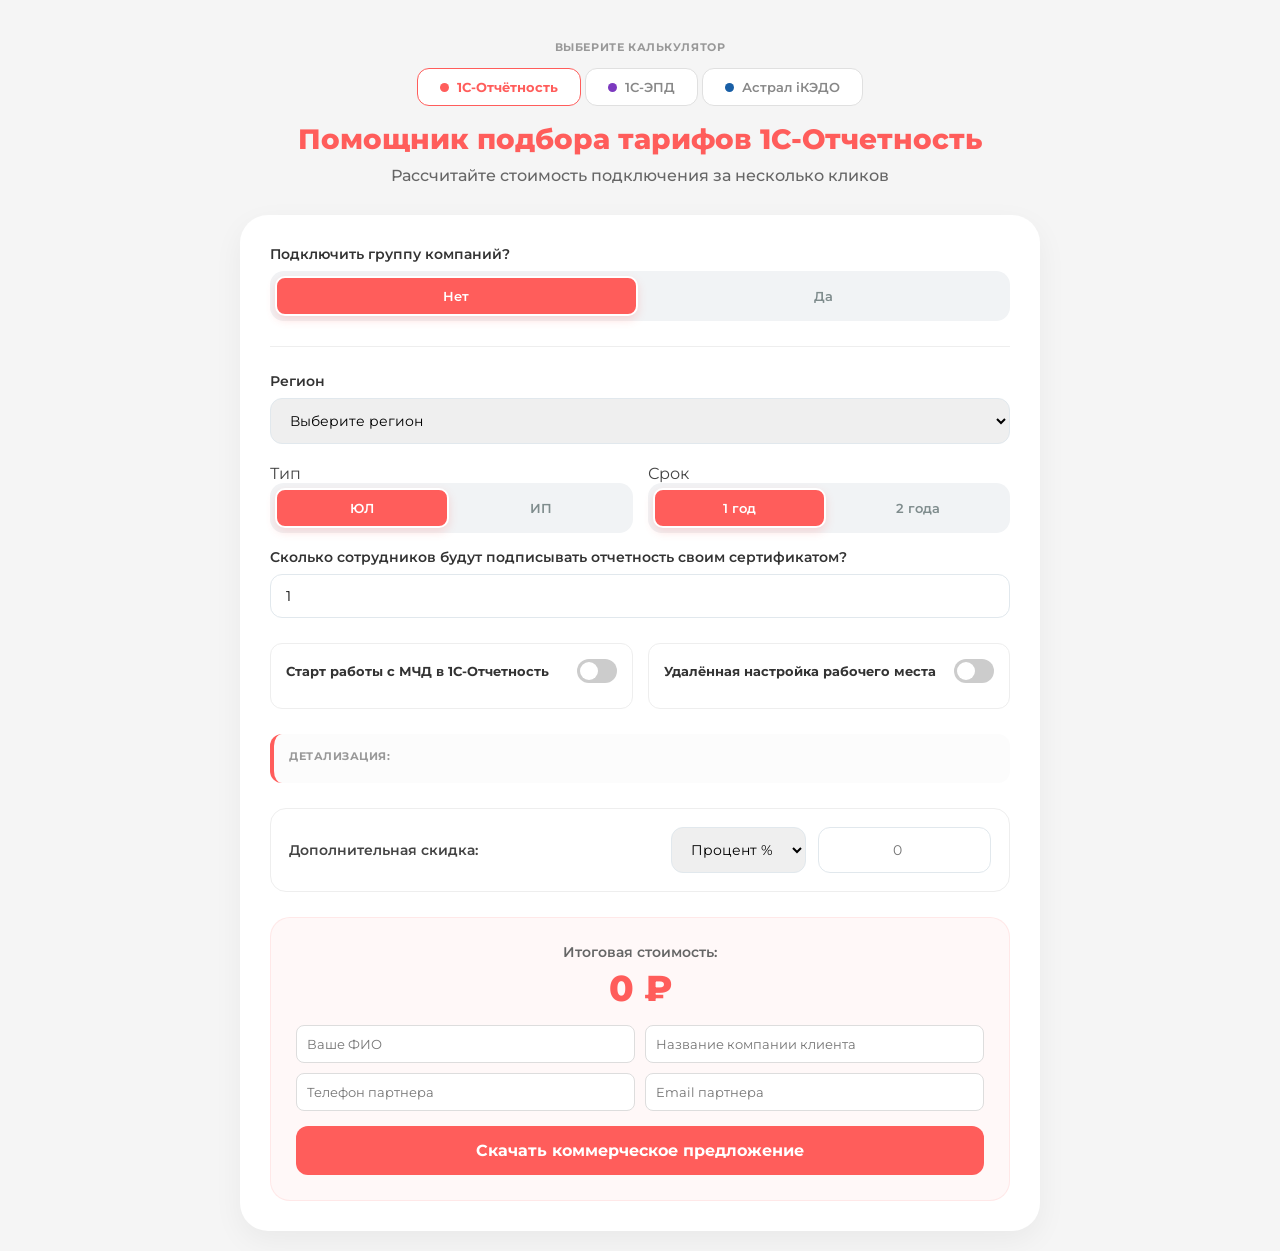
==== index.html @ ca402761 "Initial commit" ====
<!DOCTYPE html>
<html lang="ru">
<head>
    <meta charset="UTF-8">
    <meta name="viewport" content="width=device-width, initial-scale=1.0">
    <title>Помощник подбора тарифов</title>
    <link rel="icon" href="data:,">
    <link href="https://fonts.googleapis.com/css2?family=Montserrat:wght@400;500;600;700;800&display=swap" rel="stylesheet">

    <script>
        window.__CALC_APP_RESOURCES = {
            styles: ['1co-calc-style.css', 'epd-calc-style.css', 'ikedo-calc-style.css'],
            scripts: ['1co-calc-script.js', 'epd-calc-script.js', 'ikedo-calc-script.js'],
            prices: {
                '1co': ['1co-tariffs.json'],
                'epd': ['epd-tariffs.json'],
                'ikedo': ['iKedo-tafiffs.json']
            }
        };
        window.__CALC_PRELOADED_DATA = Object.create(null);
    </script>

    <script>
        // Подключение статики (CSS) централизовано из главного index.html
        (function attachCalcStyles() {
            const styles = (window.__CALC_APP_RESOURCES && window.__CALC_APP_RESOURCES.styles) || [];
            styles.forEach((href) => {
                const link = document.createElement('link');
                link.rel = 'stylesheet';
                link.href = href;
                document.head.appendChild(link);
            });
        })();
    </script>

    <!-- Общие библиотеки — грузятся один раз для всех калькуляторов -->
    <script src="https://cdnjs.cloudflare.com/ajax/libs/jspdf/2.5.1/jspdf.umd.min.js"></script>
    <script src="https://cdnjs.cloudflare.com/ajax/libs/html2canvas/1.4.1/html2canvas.min.js"></script>
    <script src="https://cdnjs.cloudflare.com/ajax/libs/html2pdf.js/0.10.1/html2pdf.bundle.min.js"></script>

    <style>
        *, *::before, *::after { box-sizing: border-box; margin: 0; padding: 0; }

        body {
            font-family: 'Montserrat', sans-serif;
            background: #f5f5f5;
            min-height: 100vh;
        }

        /* ── Шапка-переключатель ── */
        .switcher-header {
            background: transparent;
            padding: 20px 24px 16px;
            display: flex;
            flex-direction: column;
            align-items: center;
        }

        .switcher-label {
            font-size: 11px;
            font-weight: 700;
            color: #999;
            text-transform: uppercase;
            letter-spacing: 0.6px;
            margin-bottom: 14px;
        }

        .switcher-tabs {
            display: flex;
            gap: 4px;
            flex-wrap: wrap;
            justify-content: center;
        }

        .switcher-tab {
            display: flex;
            align-items: center;
            gap: 8px;
            padding: 10px 22px;
            border-radius: 12px;
            border: 1.5px solid #e0e0e0;
            background: #fff;
            color: #888;
            font-family: 'Montserrat', sans-serif;
            font-size: 13px;
            font-weight: 600;
            cursor: pointer;
            transition: all 0.18s ease;
            user-select: none;
        }

        .switcher-tab:hover { background: #f7f7f7; color: #555; }

        .switcher-tab .dot {
            width: 9px;
            height: 9px;
            border-radius: 50%;
            flex-shrink: 0;
        }

        .switcher-tab.active { font-weight: 700; background: #fff; }
        .switcher-tab[data-calc="1co"].active  { color: #FF5D5B; border-color: #FF5D5B; }
        .switcher-tab[data-calc="epd"].active  { color: #7C39BF; border-color: #7C39BF; }
        .switcher-tab[data-calc="ikedo"].active { color: #195fa6; border-color: #195fa6; }

        /* ── Панели калькуляторов ── */
        .calc-panel { display: none; }
        .calc-panel.active { display: block; }
    </style>
</head>
<body>

    <!-- ══════════════════════════════════════════════
         ПЕРЕКЛЮЧАТЕЛЬ
    ══════════════════════════════════════════════ -->
    <div class="switcher-header">
        <div class="switcher-label">Выберите калькулятор</div>
        <div class="switcher-tabs" id="tabs">
            <button class="switcher-tab active" data-calc="1co">
                <span class="dot" style="background:#FF5D5B"></span>
                1С-Отчётность
            </button>
            <button class="switcher-tab" data-calc="epd">
                <span class="dot" style="background:#7C39BF"></span>
                1С-ЭПД
            </button>
            <button class="switcher-tab" data-calc="ikedo">
                <span class="dot" style="background:#195fa6"></span>
                Астрал iКЭДО
            </button>
        </div>
    </div>


    <!-- ══════════════════════════════════════════════
         КАЛЬКУЛЯТОР 1: 1С-ОТЧЁТНОСТЬ
    ══════════════════════════════════════════════ -->
    <div class="calc-panel active" id="panel-1co">

        <div id="calc-assets" style="display: none;"
            data-header-src="1co-pdf-header.jpg"
            data-footer-src-1="1co-pdf-footer-1.jpg"
            data-footer-src-2="1co-pdf-footer-2.jpg"
            data-footer-src-3="1co-pdf-footer-3.jpg"
            data-footer-src-4="1co-pdf-footer-4.jpg"
            data-footer-src-5="1co-pdf-footer-5.jpg"
            data-footer-src-6="1co-pdf-footer-6.jpg">
        </div>

        <div class="calc-page-title">
            <h1>Помощник подбора тарифов 1С-Отчетность</h1>
            <p style="text-align: center; color: #666; margin-top: 10px; font-weight: 500;">Рассчитайте стоимость подключения за несколько кликов</p>
        </div>

        <div class="calc-calculator">
            <div class="calc-form-row">
                <label>Подключить группу компаний?</label>
                <div class="calc-toggle-group" id="calc-group-main-toggle">
                    <button type="button" class="calc-toggle-btn calc-selected" data-value="no">Нет</button>
                    <button type="button" class="calc-toggle-btn" data-value="yes">Да</button>
                </div>
            </div>

            <hr style="border: 0; border-top: 1px solid #eee; margin: 25px 0;">

            <div id="calc-mode-selection-container" style="display: none;" class="calc-form-row">
                <label>Выберите режим расчета</label>
                <div class="calc-toggle-group">
                    <button type="button" class="calc-tab-btn calc-toggle-btn calc-selected" data-mode="fast">Быстрый</button>
                    <button type="button" class="calc-tab-btn calc-toggle-btn" data-mode="detailed">Подробный</button>
                    <button type="button" class="calc-tab-btn calc-toggle-btn" data-mode="addon">Добавить в ГК</button>
                </div>
            </div>

            <div id="calc-dynamic-fields"></div>
            <div id="calc-global-addons-container" class="calc-addons-grid"></div>

            <div class="calc-details-area" style="margin-top: 25px; padding: 15px; background: #fcfcfc; border-radius: 12px; border-left: 4px solid #FF5D5B;">
                <div style="font-weight: 700; font-size: 11px; margin-bottom: 5px; color: #999; text-transform: uppercase; letter-spacing: 0.5px;">Детализация:</div>
                <div id="calc-details-content" style="font-size: 14px; white-space: pre-line; color: #444; line-height: 1.6;">Введите данные для расчета...</div>
            </div>

            <div class="calc-manual-discount-row">
                <label style="font-weight: 600; font-size: 14px;">Дополнительная скидка:</label>
                <div class="calc-inputs-group">
                    <select id="calc-manual-disc-type" style="width: 135px; flex-shrink: 0;">
                        <option value="percent">Процент %</option>
                        <option value="rub">Рубли ₽</option>
                    </select>
                    <input type="number"
                        id="calc-manual-disc-val"
                        placeholder="0"
                        min="0"
                        style="text-align: center; min-width: 0;"
                        onkeydown="if(['-', 'e', 'E', ',', '.'].includes(event.key)) event.preventDefault();">
                </div>
            </div>

            <div class="calc-result-box" style="margin-top: 25px; padding: 25px; background: #fff8f8; border-radius: 20px; text-align: center; border: 1px solid rgba(255, 93, 91, 0.1);">
                <div style="font-weight: 600; color: #666; margin-bottom: 5px; font-size: 14px;">Итоговая стоимость:</div>
                <div id="calc-total-price" style="font-size: 36px; font-weight: 800; color: #FF5D5B; margin-bottom: 15px;">0 ₽</div>
                <div id="calc-discount-info" style="color: #27ae60; font-weight: 700; margin-bottom: 15px; display: none;"></div>

                <div id="calc-partner-contacts" style="display: grid; grid-template-columns: 1fr 1fr; gap: 10px; margin-bottom: 15px;">
                    <input type="text" id="calc-partner-name" placeholder="Ваше ФИО" style="padding: 10px; border-radius: 8px; border: 1px solid #ddd; font-family: 'Montserrat', sans-serif; font-size: 13px;">
                    <input type="text" id="calc-client-name" placeholder="Название компании клиента" style="padding: 10px; border-radius: 8px; border: 1px solid #ddd; font-family: 'Montserrat', sans-serif; font-size: 13px;">
                    <input type="text" id="calc-partner-phone" placeholder="Телефон партнера" style="padding: 10px; border-radius: 8px; border: 1px solid #ddd; font-family: 'Montserrat', sans-serif; font-size: 13px;">
                    <input type="text" id="calc-partner-email" placeholder="Email партнера" style="padding: 10px; border-radius: 8px; border: 1px solid #ddd; font-family: 'Montserrat', sans-serif; font-size: 13px;">
                </div>

                <button id="calc-generate-pdf" class="calc-submit-btn" style="width: 100%; background-color: #FF5D5B; color: white; border: none; padding: 15px; border-radius: 12px; cursor: pointer; font-size: 16px; font-weight: 700;">
                    Скачать коммерческое предложение
                </button>
            </div>
        </div>

        <div id="calc-pdf-container-wrapper" style="display: none;">
            <div id="calc-pdf-template" style="width: 794px; background: white; font-family: 'Montserrat', sans-serif;">
                <div id="calc-page-1" style="width: 794px; min-height: 1120px; position: relative; background: white;">
                    <img id="calc-pdf-header-img" src="" style="width: 100%; display: block;">
                    <div style="padding: 0 50px; margin-top: -30px; position: relative;">
                        <h2 style="color: #FF5D5B; font-size: 18px; margin-bottom: 10px; font-weight: 800;">Стоимость подключения:</h2>
                        <table style="width: 100%; border-collapse: collapse;">
                            <tbody id="calc-pdf-rows"></tbody>
                        </table>
                        <div id="calc-res-place-p1" style="margin-top: 15px;"></div>
                    </div>
                </div>
                <div id="calc-page-2" style="width: 794px; min-height: 1120px; padding: 40px 50px; background: white; box-sizing: border-box; display: none;">
                    <table style="width: 100%; border-collapse: collapse;">
                        <tbody id="calc-pdf-rows-p2"></tbody>
                    </table>
                    <div id="calc-res-place-p2" style="margin-top: 15px;"></div>
                </div>
                <div id="calc-page-last" style="width: 794px; height: 1120px; background: white;">
                    <img id="calc-pdf-footer-img" src="" style="width: 100%; display: block;">
                </div>
            </div>
        </div>

        <div style="display: none;">
            <div id="calc-summary-block" style="background: #ffdbdb; padding: 15px 20px; border-radius: 12px; text-align: center; width: 100%; box-sizing: border-box;">
                <span id="calc-pdf-client-title" style="font-size: 13px; color: #333; display: block; margin-bottom: 5px;"></span>
                <div class="calc-pdf-total-val" style="font-size: 24px; font-weight: 800; color: #FF5D5B;"></div>
                <p class="calc-pdf-discount-val" style="color: #27ae60; font-weight: 700; margin-top: 3px; font-size: 11px;"></p>
            </div>
            <div id="calc-contact-box-template" style="margin-top: 10px; padding: 15px 25px; border: 1px solid #e0e0e0; border-radius: 15px; display: flex; justify-content: space-between; align-items: center; box-sizing: border-box; width: 100%;">
                <div style="flex: 1; text-align: left;">
                    <div style="color: #FF5D5B; font-weight: 800; font-size: 16px; margin-bottom: 2px;">Как подключиться</div>
                    <div style="color: #666; font-size: 11px;">Свяжитесь с нами, чтобы подключить сервис</div>
                </div>
                <div style="text-align: right; flex: 1; display: flex; flex-direction: column; gap: 2px;">
                    <div id="calc-pdf-employee-name" style="font-weight: 600; color: #666; font-size: 13px; margin-bottom: 1px;"></div>
                    <div class="calc-c-phone" style="font-weight: 600; font-size: 13px; color: #666;"></div>
                    <div class="calc-c-email" style="font-size: 12px; color: #666; font-weight: 600;"></div>
                </div>
            </div>
        </div>

        <template id="calc-tpl-solo-mode">
            <div class="calc-form-row"><label>Регион</label><select id="calc-s-reg"></select></div>
            <div class="calc-grid-adaptive" style="display: grid; grid-template-columns: 1fr 1fr; gap: 15px;">
                <div><label>Тип</label><div class="calc-toggle-group" id="calc-solo-ownership">
                    <button class="calc-toggle-btn" data-val="ul">ЮЛ</button>
                    <button class="calc-toggle-btn" data-val="ip">ИП</button>
                </div></div>
                <div><label>Срок</label><div class="calc-toggle-group" id="calc-solo-duration">
                    <button class="calc-toggle-btn" data-val="1">1 год</button>
                    <button class="calc-toggle-btn" data-val="2">2 года</button>
                </div></div>
            </div>
            <div class="calc-form-row" style="margin-top:15px;">
                <label>Сколько сотрудников будут подписывать отчетность своим сертификатом?</label>
                <input type="number"
                    id="calc-solo-employees"
                    min="0"
                    placeholder="1"
                    onkeydown="if(['-', 'e', 'E', ',', '.'].includes(event.key)) event.preventDefault();"
                    oninput="window.CalcApp.updateSoloEmployees(this.value)">
            </div>
        </template>

        <template id="calc-tpl-fast-mode">
            <div style="display: grid; grid-template-columns: 2fr 1fr 1fr 40px; gap: 10px; margin-bottom: 5px; opacity: 0.6; font-size: 11px; font-weight: 700;">
                <div>РЕГИОН</div><div style="text-align:center">ЮЛ</div><div style="text-align:center">ИП</div><div></div>
            </div>
            <div id="calc-f-rows"></div>
            <button class="calc-submit-btn" style="background:#FF5D5B; margin-top:10px;" onclick="CalcApp.addFastRow()">+ Добавить регион</button>
        </template>

        <template id="calc-tpl-detailed-mode">
            <div id="calc-existing-count-row" class="calc-form-row" style="display: none; align-items: center; justify-content: space-between; margin-bottom: 25px; padding-bottom: 15px; border-bottom: 1px solid #eee;">
                <label>Уже подключено компаний в ГК</label>
                <input type="number" id="calc-existing-input" min="0" style="width: 100px; text-align: center;">
            </div>
            <div id="calc-det-cards"></div>
            <button class="calc-submit-btn" style="background: #FF5D5B;" onclick="CalcApp.addDetailedCompany()">+ Добавить компанию</button>
        </template>

        <template id="calc-tpl-company-card">
            <div class="calc-company-card" style="background: #fff; border: 1px solid #eee; border-radius: 12px; padding: 15px; margin-bottom: 15px; position: relative; box-shadow: 0 2px 8px rgba(0,0,0,0.05);">
                <div style="display: grid; grid-template-columns: 2fr 1fr; gap: 10px; margin-bottom: 10px;">
                    <input type="text" class="calc-comp-name-input" placeholder="Название компании">
                    <input type="text" class="calc-comp-inn-input" placeholder="ИНН">
                </div>
                <div style="display: grid; grid-template-columns: 1fr 1fr; gap: 10px; margin-bottom: 10px;">
                    <select class="calc-comp-region-select"></select>
                    <div class="calc-toggle-group calc-ownership-group">
                        <button class="calc-toggle-btn" data-val="ul">ЮЛ</button>
                        <button class="calc-toggle-btn" data-val="ip">ИП</button>
                    </div>
                </div>
                <div style="display: grid; grid-template-columns: 1fr 1fr; gap: 10px;">
                    <div>
                        <div style="font-size: 10px; color: #999; margin-bottom: 4px; font-weight: 700;">ЛИЧНЫЙ КАБИНЕТ</div>
                        <div class="calc-toggle-group calc-lk-group">
                            <button class="calc-toggle-btn" data-val="base">Базовый</button>
                            <button class="calc-toggle-btn" data-val="prof">Проф</button>
                        </div>
                    </div>
                    <div>
                        <div style="font-size: 10px; color: #999; margin-bottom: 4px; font-weight: 700;">МНОГОПОЛЬЗ. РЕЖИМ</div>
                        <div class="calc-toggle-group calc-multi-group">
                            <button class="calc-toggle-btn" data-val="small">2-9</button>
                            <button class="calc-toggle-btn" data-val="large">10+</button>
                        </div>
                    </div>
                </div>
                <button class="calc-remove-card-btn" style="position:absolute; top: -10px; right: -10px; background: #fff; border: 1px solid #eee; border-radius: 50%; width: 24px; height: 24px; color: red; cursor: pointer; display: none;">&times;</button>
            </div>
        </template>

    </div><!-- /panel-1co -->


    <!-- ══════════════════════════════════════════════
         КАЛЬКУЛЯТОР 2: 1С-ЭПД
    ══════════════════════════════════════════════ -->
    <div class="calc-panel" id="panel-epd">
        <header class="page-title">
            <h1>Помощник подбора тарифов 1С-ЭПД</h1>
            <p>Рассчитайте стоимость подключения за несколько кликов</p>
        </header>

        <div class="calculator">
            <div class="form-row">
                <label>Выберите тип решения:</label>
                <div class="toggle-group" id="main-mode-toggle">
                    <button class="toggle-btn selected" data-click="set-mode" data-val="typical">1С-ЭПД:Типовое решение</button>
                    <button class="toggle-btn" data-click="set-mode" data-val="project">1С-ЭПД:Проектное решение</button>
                </div>
            </div>

            <div class="form-row">
                <label>Вариант расчета:</label>
                <div class="toggle-group" id="sub-mode-toggle">
                    <button class="toggle-btn selected" data-click="set-submode" data-val="standard">Стандартный расчёт</button>
                    <button class="toggle-btn" data-click="set-submode" data-val="individual">Индивидуальный расчёт</button>
                </div>
            </div>

            <div class="form-row">
                <div class="grid-adaptive">
                    <div class="input-group">
                        <label for="docs-month">Количество документов в месяц</label>
                        <input type="number" id="docs-month" placeholder="0" min="0" data-action="docs-month">
                    </div>
                    <div class="input-group">
                        <label for="docs-year">Количество документов в год</label>
                        <input type="number" id="docs-year" placeholder="0" min="0" data-action="docs-year">
                    </div>
                </div>
            </div>

            <div id="dynamic-content" class="content-area">
                <div class="placeholder-text">
                    Здесь будут параметры тарифа... <br>
                    <strong>Введите количество документов</strong>
                </div>
            </div>

            <div id="signatures-section" style="margin-top: 25px;">
                <h3 style="color: var(--primary); margin-bottom: 15px;">Электронные подписи</h3>
                <div class="addon-card" style="border: 2px solid var(--bg-light);">
                    <div style="margin-bottom: 20px;">
                        <label style="font-weight: 600; color: var(--primary);">Общее кол-во сотрудников:</label>
                        <input type="number" id="ukep-qty" class="qty-input" style="width: 100px; margin-left: 10px;" min="0" placeholder="0" data-action="ukep-qty">
                    </div>
                    <div class="sig-grid">
                        <div id="card-basis" class="sig-card">
                            <div class="sig-header">
                                <strong>УКЭП Базис</strong>
                                <label class="custom-switch">
                                    <input type="checkbox" id="check-basis" data-action="toggle-sig" data-val="basis">
                                    <span class="slider"></span>
                                </label>
                            </div>
                            <div id="ukep-periods" class="toggle-group" style="font-size: 12px;">
                                <button data-click="set-ukep-period" data-val="12" class="toggle-btn selected">12 месяцев</button>
                                <button data-click="set-ukep-period" data-val="15" class="toggle-btn">15 месяцев</button>
                            </div>
                            <div id="basis-pricing-container"></div>
                        </div>
                        <div id="card-kcr" class="sig-card locked">
                            <div class="sig-header">
                                <strong>КЦР</strong>
                                <label class="custom-switch">
                                    <input type="checkbox" id="check-kcr" data-action="toggle-sig" data-val="kcr">
                                    <span class="slider"></span>
                                </label>
                            </div>
                            <small>Доступно от 6 сотрудников</small>
                            <div id="kcr-options-container" style="display: none; margin-top: 10px;">
                                <div class="variant-row kep-row"><span>КЭП ЕГАИС:</span><input type="number" class="qty-input fixed-width" min="0" placeholder="0" data-action="kcr-qty" data-field="egais"></div>
                                <div class="variant-row kep-row"><span>КЭП Универс.:</span><input type="number" class="qty-input fixed-width" min="0" placeholder="0" data-action="kcr-qty" data-field="univ"></div>
                                <div class="variant-row kep-row"><span>КЭП Базис:</span><input type="number" class="qty-input fixed-width" min="0" placeholder="0" data-action="kcr-qty" data-field="basis"></div>
                            </div>
                            <div id="kcr-pricing-container"></div>
                        </div>
                    </div>
                </div>
            </div>

            <div id="mchd-section" style="margin-top: 25px;">
                <h3 style="color: #7C39BF; margin-bottom: 15px;">Машиночитаемые доверенности</h3>
                <div class="mchd-grid" style="align-items: stretch;">
                    <div class="mchd-card" id="card-mchd-base" style="display:flex;flex-direction:column;">
                        <div class="sig-header"><strong>Базовый</strong><label class="custom-switch"><input type="checkbox" id="check-mchd-base" data-action="toggle-mchd" data-type="base"><span class="slider round"></span></label></div>
                        <p class="mchd-desc">5 МЧД для одной организации.</p>
                        <input type="number" class="qty-input mchd-input" style="margin-top:auto;" id="input-mchd-base" min="0" placeholder="0" data-action="mchd-qty" data-type="base">
                        <div id="mchd-base-pricing-container"></div>
                    </div>
                    <div class="mchd-card" id="card-mchd-ext" style="display:flex;flex-direction:column;">
                        <div class="sig-header"><strong>Расширенный</strong><label class="custom-switch"><input type="checkbox" id="check-mchd-ext" data-action="toggle-mchd" data-type="ext"><span class="slider round"></span></label></div>
                        <p class="mchd-desc">5 МЧД для разных организаций</p>
                        <input type="number" class="qty-input mchd-input" style="margin-top:auto;" id="input-mchd-ext" min="0" placeholder="0" data-action="mchd-qty" data-type="ext">
                        <div id="mchd-ext-pricing-container"></div>
                    </div>
                    <div class="mchd-card" id="card-mchd-single" style="display:flex;flex-direction:column;">
                        <div class="sig-header"><strong>Одна МЧД</strong><label class="custom-switch"><input type="checkbox" id="check-mchd-single" data-action="toggle-mchd" data-type="single"><span class="slider round"></span></label></div>
                        <p class="mchd-desc">Выпуск специалистом</p>
                        <input type="number" class="qty-input mchd-input" style="margin-top:auto;" id="input-mchd-single" min="0" placeholder="0" data-action="mchd-qty" data-type="single">
                        <div id="mchd-single-pricing-container"></div>
                    </div>
                    <div class="mchd-card" id="card-mchd-extra" style="display:flex;flex-direction:column;">
                        <div class="sig-header"><strong>Доп. МЧД</strong><label class="custom-switch"><input type="checkbox" id="check-mchd-extra" data-action="toggle-mchd" data-type="extra"><span class="slider round"></span></label></div>
                        <p class="mchd-desc">Покупка в ЛК</p>
                        <input type="number" class="qty-input mchd-input" style="margin-top:auto;" id="input-mchd-extra" min="0" placeholder="0" data-action="mchd-qty" data-type="extra">
                        <div id="mchd-extra-pricing-container"></div>
                    </div>
                    <div class="mchd-card" id="card-mchd-start" style="display:flex;flex-direction:column;">
                        <div class="sig-header"><strong>Старт МЧД</strong><label class="custom-switch"><input type="checkbox" id="check-mchd-start" data-action="toggle-mchd" data-type="start"><span class="slider round"></span></label></div>
                        <p class="mchd-desc">Старт работы с МЧД в сервисе Астрал Доверенность</p>
                        <input type="number" class="qty-input mchd-input" style="margin-top:auto;" id="input-mchd-start" min="0" placeholder="0" data-action="mchd-qty" data-type="start">
                        <div id="mchd-start-pricing-container"></div>
                    </div>
                </div>
            </div>

            <div id="addons-container"></div>

            <div class="extra-services-section" id="extra-services-card">
                <div class="extra-services-header">
                    <div>
                        <h3 class="extra-services-title">Добавление прочих услуг</h3>
                    </div>
                    <label class="custom-switch">
                        <input type="checkbox" id="check-extra-services" data-action="toggle-extra-services">
                        <span class="slider round"></span>
                    </label>
                </div>
                <div id="extra-services-content" style="display:none;">
                    <div id="extra-services-list"></div>
                    <button type="button" class="extra-service-add-btn extra-service-add-btn-wide" data-click="add-extra-service">+ Добавить строку</button>
                </div>
            </div>

            <div class="details-area" style="margin-top: 25px; padding: 15px; background: #fcfcfc; border-radius: 12px; border-left: 4px solid #7C39BF;">
                <div style="font-weight: 700; font-size: 11px; margin-bottom: 5px; color: #999; text-transform: uppercase; letter-spacing: 0.5px;">Детализация:</div>
                <div id="details-content" style="font-size: 14px; white-space: pre-line; color: #444; line-height: 1.6;">Введите данные для расчета...</div>
            </div>

            <div class="contact-block" style="margin-top: 25px; background: #fff; border: 2px solid var(--bg-light); border-radius: 20px; padding: 25px;">
                <h3 style="color: var(--primary); margin: 0 0 20px 0; font-size: 18px;">Контактные данные для КП</h3>
                <div style="display: grid; grid-template-columns: 1fr 1fr; gap: 15px;">
                    <div>
                        <label style="display: block; margin-bottom: 6px; font-size: 13px; font-weight: 600; color: var(--text);">Ваше ФИО</label>
                        <input type="text" id="partner-name" placeholder="Иванов Иван Иванович" style="width: 100%; padding: 12px; border: 2px solid #eee; border-radius: 10px; font-family: inherit; font-size: 14px;">
                    </div>
                    <div>
                        <label style="display: block; margin-bottom: 6px; font-size: 13px; font-weight: 600; color: var(--text);">Название компании клиента</label>
                        <input type="text" id="client-name" placeholder="ООО «Компания»" style="width: 100%; padding: 12px; border: 2px solid #eee; border-radius: 10px; font-family: inherit; font-size: 14px;">
                    </div>
                    <div>
                        <label style="display: block; margin-bottom: 6px; font-size: 13px; font-weight: 600; color: var(--text);">Телефон партнера</label>
                        <input type="tel" id="partner-phone" placeholder="+7 (900) 000-00-00" style="width: 100%; padding: 12px; border: 2px solid #eee; border-radius: 10px; font-family: inherit; font-size: 14px;">
                    </div>
                    <div>
                        <label style="display: block; margin-bottom: 6px; font-size: 13px; font-weight: 600; color: var(--text);">Email партнера</label>
                        <input type="email" id="partner-email" placeholder="partner@company.ru" style="width: 100%; padding: 12px; border: 2px solid #eee; border-radius: 10px; font-family: inherit; font-size: 14px;">
                    </div>
                </div>
            </div>

            <div class="kp-container" onclick="window.downloadKPEPD && window.downloadKPEPD()">
                <div class="total-bar">
                    <div class="total-info">
                        <span class="kp-label">Скачать коммерческое предложение</span>
                        <span class="kp-subtitle">Нажмите, чтобы сохранить расчет в PDF</span>
                    </div>
                    <div class="total-amount">
                        <strong id="total-price">0 ₽</strong>
                    </div>
                </div>
            </div>
        </div>
    </div><!-- /panel-epd -->


    <!-- ══════════════════════════════════════════════
         КАЛЬКУЛЯТОР 3: АСТРАЛ iКЭДО
    ══════════════════════════════════════════════ -->
    <div class="calc-panel" id="panel-ikedo">
        <header class="page-title">
            <h1>Помощник подбора тарифов Астрал iКЭДО</h1>
            <p>Рассчитайте стоимость подключения за несколько кликов</p>
        </header>

        <div class="calculator">
            <div class="form-row">
                <label>Вариант расчёта:</label>
                <div class="toggle-group" id="submode-toggle">
                    <button class="toggle-btn selected" data-click="set-submode" data-val="standard">Стандартный расчёт</button>
                    <button class="toggle-btn" data-click="set-submode" data-val="individual">Индивидуальный расчёт</button>
                </div>
            </div>

            <div class="form-row">
                <label>Выберите регион:</label>
                <div class="toggle-group" id="region-toggle">
                    <button class="toggle-btn selected" data-click="set-region" data-val="moscow">Москва и Московская область</button>
                    <button class="toggle-btn" data-click="set-region" data-val="other">Другие регионы</button>
                </div>
            </div>

            <div class="form-row">
                <div class="grid-adaptive">
                    <div class="input-group">
                        <label for="employees-count">Количество сотрудников</label>
                        <input type="number" id="employees-count" placeholder="0" min="0" data-action="employees">
                    </div>
                </div>
            </div>

            <div class="form-row">
                <label>Тип тарифа:</label>
                <div class="toggle-group" id="tariff-type-toggle">
                    <button class="toggle-btn selected" data-click="set-tariff-type" data-val="main">Стандартный</button>
                    <button class="toggle-btn" data-click="set-tariff-type" data-val="monthly">Помесячный</button>
                    <button class="toggle-btn" data-click="set-tariff-type" data-val="individual">Индивидуальный</button>
                </div>
            </div>

            <div class="form-row" id="term-row">
                <label>Срок тарифа:</label>
                <div class="toggle-group" id="term-toggle">
                    <button class="toggle-btn selected" data-click="set-term" data-val="12">12 месяцев</button>
                    <button class="toggle-btn" data-click="set-term" data-val="24">24 месяца</button>
                </div>
            </div>

            <div class="form-row" id="monthly-months-row" style="display:none;">
                <div class="input-group" style="max-width:300px;">
                    <label for="monthly-months-input">Количество месяцев (1–11)</label>
                    <input type="number" id="monthly-months-input" min="1" max="11" value="1" placeholder="1" data-action="monthly-months">
                </div>
            </div>

            <div id="dynamic-content-ikedo" class="content-area">
                <div class="placeholder-text">
                    Здесь будут параметры тарифа...<br>
                    <strong>Введите количество сотрудников</strong>
                </div>
            </div>

            <div style="margin-top: 30px;">
                <h3 style="color: var(--primary); margin: 0 0 15px 0; font-size: 18px;">Сервисные услуги</h3>
                <div id="services-container" class="services-grid"></div>
            </div>

            <div class="details-area" style="margin-top: 25px; padding: 15px; background: #fcfcfc; border-radius: 12px; border-left: 4px solid var(--primary);">
                <div style="font-weight: 700; font-size: 11px; margin-bottom: 5px; color: #999; text-transform: uppercase; letter-spacing: 0.5px;">Детализация:</div>
                <div id="details-content-ikedo" style="font-size: 14px; white-space: pre-line; color: #444; line-height: 1.6;">Введите данные для расчета...</div>
            </div>

            <div style="margin-top: 25px; background: #fff; border: 2px solid var(--bg-light); border-radius: 20px; padding: 25px;">
                <h3 style="color: var(--primary); margin: 0 0 20px 0; font-size: 18px;">Контактные данные для КП</h3>
                <div style="display: grid; grid-template-columns: 1fr 1fr; gap: 15px;">
                    <div>
                        <label style="display:block; margin-bottom:6px; font-size:13px; font-weight:600; color:var(--text);">Ваше ФИО</label>
                        <input type="text" id="ikedo-partner-name" placeholder="Иванов Иван Иванович" style="width:100%; padding:12px; border:2px solid #eee; border-radius:10px; font-family:inherit; font-size:14px;">
                    </div>
                    <div>
                        <label style="display:block; margin-bottom:6px; font-size:13px; font-weight:600; color:var(--text);">Название компании клиента</label>
                        <input type="text" id="ikedo-client-name" placeholder="ООО «Компания»" style="width:100%; padding:12px; border:2px solid #eee; border-radius:10px; font-family:inherit; font-size:14px;">
                    </div>
                    <div>
                        <label style="display:block; margin-bottom:6px; font-size:13px; font-weight:600; color:var(--text);">Телефон</label>
                        <input type="tel" id="ikedo-partner-phone" placeholder="+7 (900) 000-00-00" style="width:100%; padding:12px; border:2px solid #eee; border-radius:10px; font-family:inherit; font-size:14px;">
                    </div>
                    <div>
                        <label style="display:block; margin-bottom:6px; font-size:13px; font-weight:600; color:var(--text);">Email</label>
                        <input type="email" id="ikedo-partner-email" placeholder="manager@astralnalog.ru" style="width:100%; padding:12px; border:2px solid #eee; border-radius:10px; font-family:inherit; font-size:14px;">
                    </div>
                </div>
            </div>

            <div class="kp-container" onclick="window.downloadKPIKEDO && window.downloadKPIKEDO()">
                <div class="total-bar">
                    <div class="total-info">
                        <span class="kp-label">Скачать коммерческое предложение</span>
                        <span class="kp-subtitle">Нажмите, чтобы сохранить расчёт в PDF</span>
                    </div>
                    <div class="total-amount">
                        <strong id="total-price-ikedo">0 ₽</strong>
                    </div>
                </div>
            </div>
        </div>
    </div><!-- /panel-ikedo -->


    <!-- ══════════════════════════════════════════════
         ПЕРЕКЛЮЧАТЕЛЬ: ЗАГРУЗКА JS + ПОКАЗ КОНТЕНТА
    ══════════════════════════════════════════════ -->
    <script>
        // Ресурсы всех калькуляторов централизованы в window.__CALC_APP_RESOURCES
        document.querySelectorAll('.calc-panel').forEach(p => p.style.visibility = 'hidden');

        function loadJS(src) {
            return new Promise((resolve) => {
                const script = document.createElement('script');
                script.src = src;
                script.onload  = resolve;
                script.onerror = () => { resolve(); };
                document.body.appendChild(script);
            });
        }

        function switchCalc(calcId) {
            document.querySelectorAll('.switcher-tab').forEach(t => t.classList.remove('active'));
            document.querySelector(`.switcher-tab[data-calc="${calcId}"]`).classList.add('active');
            document.querySelectorAll('.calc-panel').forEach(p => {
                p.classList.remove('active');
                p.style.visibility = 'visible';
            });
            document.getElementById('panel-' + calcId).classList.add('active');
        }

        function getCandidateUrls(names) {
            const urls = [];
            names.forEach((name) => {
                const encoded = encodeURI(name);
                urls.push(name, `./${name}`, encoded, `./${encoded}`);
                try {
                    urls.push(new URL(name, window.location.href).href);
                    urls.push(new URL(encoded, window.location.href).href);
                } catch {}
            });
            return [...new Set(urls)];
        }

        async function fetchJsonCandidate(url) {
            const res = await fetch(url, { cache: 'no-store' });
            if (!res.ok) throw new Error(`HTTP ${res.status}`);
            const text = await res.text();
            try {
                return JSON.parse(text);
            } catch {
                const trimmed = text.trim();
                try {
                    // Формат: { ... }, { ... }
                    return JSON.parse(`[${trimmed}]`);
                } catch {
                    // Формат: { ... }{ ... }
                    return JSON.parse("[" + trimmed.replace(/}\s*,?\s*{/g, "},{") + "]");
                }
            }
        }

        async function preloadPriceData(calcKey) {
            const priceMap = (window.__CALC_APP_RESOURCES && window.__CALC_APP_RESOURCES.prices) || {};
            const names = priceMap[calcKey] || [];
            const urls = getCandidateUrls(names);

            for (const url of urls) {
                try {
                    const data = await fetchJsonCandidate(url);
                    window.__CALC_PRELOADED_DATA[calcKey] = data;
                    return true;
                } catch (e) {
                }
            }
            return false;
        }

        async function preloadAllPrices() {
            const priceMap = (window.__CALC_APP_RESOURCES && window.__CALC_APP_RESOURCES.prices) || {};
            const keys = Object.keys(priceMap);
            await Promise.all(keys.map(async (key) => {
                await preloadPriceData(key);
            }));
        }

        window.__CALC_PRELOAD_PRICES_PROMISE = preloadAllPrices();

        const scripts = (window.__CALC_APP_RESOURCES && window.__CALC_APP_RESOURCES.scripts) || [];
        Promise.all([
            window.__CALC_PRELOAD_PRICES_PROMISE,
            ...scripts.map(loadJS)
        ]).then(() => {
            switchCalc('1co');
        });

        // Клики по табам
        document.querySelectorAll('.switcher-tab').forEach(tab => {
            tab.addEventListener('click', () => switchCalc(tab.dataset.calc));
        });
    </script>

</body>
</html>
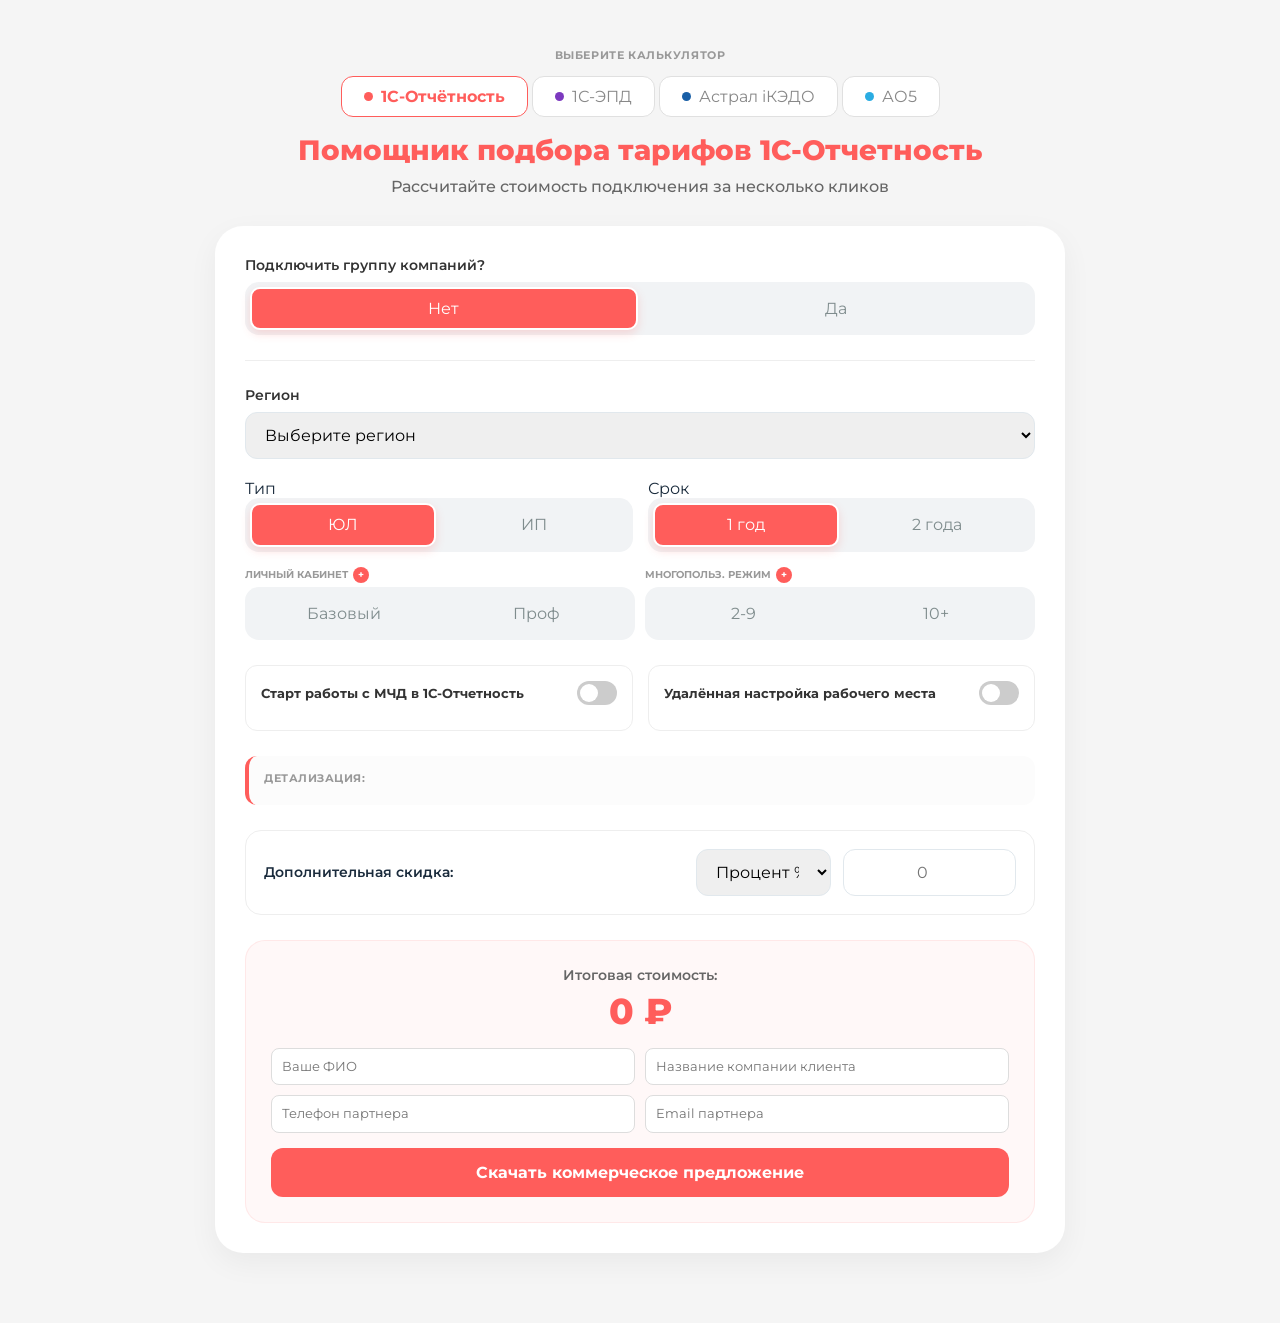
==== commit 8e5abfba: "working version" ====
--- a/index.html
+++ b/index.html
@@ -6,29 +6,42 @@
     <title>Помощник подбора тарифов</title>
     <link rel="icon" href="data:,">
     <link href="https://fonts.googleapis.com/css2?family=Montserrat:wght@400;500;600;700;800&display=swap" rel="stylesheet">
+    <link rel="stylesheet" href="style.css">
 
     <script>
         window.__CALC_APP_RESOURCES = {
-            styles: ['1co-calc-style.css', 'epd-calc-style.css', 'ikedo-calc-style.css'],
-            scripts: ['1co-calc-script.js', 'epd-calc-script.js', 'ikedo-calc-script.js'],
+            styles: ['style.css'],
+            scripts: ['app.js'],
             prices: {
                 '1co': ['1co-tariffs.json'],
                 'epd': ['epd-tariffs.json'],
-                'ikedo': ['iKedo-tafiffs.json']
-            }
+                'ikedo': ['iKedo-tafiffs.json'],
+                'ao5': ['ao5-tariffs.json']
+            },
+            images: [
+                '1co-pdf-header.jpg',
+                '1co-pdf-footer-1.jpg', '1co-pdf-footer-2.jpg', '1co-pdf-footer-3.jpg',
+                '1co-pdf-footer-4.jpg', '1co-pdf-footer-5.jpg', '1co-pdf-footer-6.jpg',
+                'epd-pdf-base-header.jpg', 'epd-pdf-base-middle.jpg', 'epd-pdf-base-footer.jpg',
+                'epd-pdf-project-header.jpg', 'epd-pdf-project-middle.jpg', 'epd-pdf-project-footer.jpg',
+                'ikedo-pdf-header.jpg', 'ikedo-pdf-footer-1.jpg', 'ikedo-pdf-footer-2.jpg',
+                'pdf_header_main.jpg', 'pdf_header_ub.png',
+                'pdf_footer_main_1.jpg', 'pdf_footer_main_2.jpg', 'pdf_footer_main_3.jpg',
+                'pdf_footer_main_4.jpg', 'pdf_footer_main_5.jpg', 'pdf_footer_main_6.jpg', 'pdf_footer_main_7.jpg',
+                'pdf_footer_ub_1.jpg', 'pdf_footer_ub_2.jpg', 'pdf_footer_ub_3.jpg',
+                'pdf_footer_ub_4.jpg', 'pdf_footer_ub_5.jpg', 'pdf_footer_ub_6.jpg', 'pdf_footer_ub_7.jpg'
+            ]
         };
         window.__CALC_PRELOADED_DATA = Object.create(null);
     </script>
 
     <script>
-        // Подключение статики (CSS) централизовано из главного index.html
-        (function attachCalcStyles() {
-            const styles = (window.__CALC_APP_RESOURCES && window.__CALC_APP_RESOURCES.styles) || [];
-            styles.forEach((href) => {
-                const link = document.createElement('link');
-                link.rel = 'stylesheet';
-                link.href = href;
-                document.head.appendChild(link);
+        // Централизованный preload изображений всех калькуляторов
+        (function preloadCalcImages() {
+            const images = (window.__CALC_APP_RESOURCES && window.__CALC_APP_RESOURCES.images) || [];
+            images.forEach((src) => {
+                const img = new Image();
+                img.src = src;
             });
         })();
     </script>
@@ -102,6 +115,7 @@
         .switcher-tab[data-calc="1co"].active  { color: #FF5D5B; border-color: #FF5D5B; }
         .switcher-tab[data-calc="epd"].active  { color: #7C39BF; border-color: #7C39BF; }
         .switcher-tab[data-calc="ikedo"].active { color: #195fa6; border-color: #195fa6; }
+        .switcher-tab[data-calc="ao5"].active { color: #2AACE2; border-color: #2AACE2; }
 
         /* ── Панели калькуляторов ── */
         .calc-panel { display: none; }
@@ -109,6 +123,7 @@
     </style>
 </head>
 <body>
+    <div class="multi-calc-root" id="multi-calc-root">
 
     <!-- ══════════════════════════════════════════════
          ПЕРЕКЛЮЧАТЕЛЬ
@@ -128,6 +143,10 @@
                 <span class="dot" style="background:#195fa6"></span>
                 Астрал iКЭДО
             </button>
+            <button class="switcher-tab" data-calc="ao5">
+                <span class="dot" style="background:#2AACE2"></span>
+                АО5
+            </button>
         </div>
     </div>
 
@@ -257,7 +276,7 @@
             </div>
         </div>
 
-        <template id="calc-tpl-solo-mode">
+                <template id="calc-tpl-solo-mode">
             <div class="calc-form-row"><label>Регион</label><select id="calc-s-reg"></select></div>
             <div class="calc-grid-adaptive" style="display: grid; grid-template-columns: 1fr 1fr; gap: 15px;">
                 <div><label>Тип</label><div class="calc-toggle-group" id="calc-solo-ownership">
@@ -269,14 +288,27 @@
                     <button class="calc-toggle-btn" data-val="2">2 года</button>
                 </div></div>
             </div>
-            <div class="calc-form-row" style="margin-top:15px;">
-                <label>Сколько сотрудников будут подписывать отчетность своим сертификатом?</label>
-                <input type="number"
-                    id="calc-solo-employees"
-                    min="0"
-                    placeholder="1"
-                    onkeydown="if(['-', 'e', 'E', ',', '.'].includes(event.key)) event.preventDefault();"
-                    oninput="window.CalcApp.updateSoloEmployees(this.value)">
+            <div class="calc-grid-adaptive" style="display: grid; grid-template-columns: 1fr 1fr; gap: 10px; margin-top: 15px;">
+                <div>
+                        <div style="font-size: 10px; color: #999; margin-bottom: 4px; font-weight: 700; display: flex; align-items: center; gap: 5px;">
+                            ЛИЧНЫЙ КАБИНЕТ
+                            <button class="calc-months-hint-btn calc-months-hint-card-lk" title="Рассчитать количество месяцев">+</button>
+                        </div>
+                    <div class="calc-toggle-group" id="calc-solo-lk-group">
+                        <button class="calc-toggle-btn" data-val="base">Базовый</button>
+                        <button class="calc-toggle-btn" data-val="prof">Проф</button>
+                    </div>
+                </div>
+                <div>
+                        <div style="font-size: 10px; color: #999; margin-bottom: 4px; font-weight: 700; display: flex; align-items: center; gap: 5px;">
+                            МНОГОПОЛЬЗ. РЕЖИМ
+                            <button class="calc-months-hint-btn calc-months-hint-card-multi" title="Рассчитать количество месяцев">+</button>
+                        </div>
+                    <div class="calc-toggle-group" id="calc-solo-multi-group">
+                        <button class="calc-toggle-btn" data-val="small">2-9</button>
+                        <button class="calc-toggle-btn" data-val="large">10+</button>
+                    </div>
+                </div>
             </div>
         </template>
 
@@ -299,10 +331,12 @@
 
         <template id="calc-tpl-company-card">
             <div class="calc-company-card" style="background: #fff; border: 1px solid #eee; border-radius: 12px; padding: 15px; margin-bottom: 15px; position: relative; box-shadow: 0 2px 8px rgba(0,0,0,0.05);">
+                
                 <div style="display: grid; grid-template-columns: 2fr 1fr; gap: 10px; margin-bottom: 10px;">
                     <input type="text" class="calc-comp-name-input" placeholder="Название компании">
                     <input type="text" class="calc-comp-inn-input" placeholder="ИНН">
                 </div>
+
                 <div style="display: grid; grid-template-columns: 1fr 1fr; gap: 10px; margin-bottom: 10px;">
                     <select class="calc-comp-region-select"></select>
                     <div class="calc-toggle-group calc-ownership-group">
@@ -310,26 +344,85 @@
                         <button class="calc-toggle-btn" data-val="ip">ИП</button>
                     </div>
                 </div>
+
                 <div style="display: grid; grid-template-columns: 1fr 1fr; gap: 10px;">
                     <div>
-                        <div style="font-size: 10px; color: #999; margin-bottom: 4px; font-weight: 700;">ЛИЧНЫЙ КАБИНЕТ</div>
+                        <div style="font-size: 10px; color: #999; margin-bottom: 4px; font-weight: 700; display: flex; align-items: center; gap: 5px;">
+                        ЛИЧНЫЙ КАБИНЕТ
+                        <button class="calc-months-hint-btn" onclick="CalcApp.openMonthsCalc('solo','lk')" title="Рассчитать количество месяцев">+</button>
+                        </div>
                         <div class="calc-toggle-group calc-lk-group">
                             <button class="calc-toggle-btn" data-val="base">Базовый</button>
                             <button class="calc-toggle-btn" data-val="prof">Проф</button>
                         </div>
                     </div>
                     <div>
-                        <div style="font-size: 10px; color: #999; margin-bottom: 4px; font-weight: 700;">МНОГОПОЛЬЗ. РЕЖИМ</div>
+                        <div style="font-size: 10px; color: #999; margin-bottom: 4px; font-weight: 700; display: flex; align-items: center; gap: 5px;">
+                        МНОГОПОЛЬЗ. РЕЖИМ
+                        <button class="calc-months-hint-btn" onclick="CalcApp.openMonthsCalc('solo','multi')" title="Рассчитать количество месяцев">+</button>
+                        </div>
                         <div class="calc-toggle-group calc-multi-group">
                             <button class="calc-toggle-btn" data-val="small">2-9</button>
                             <button class="calc-toggle-btn" data-val="large">10+</button>
                         </div>
                     </div>
                 </div>
+                
                 <button class="calc-remove-card-btn" style="position:absolute; top: -10px; right: -10px; background: #fff; border: 1px solid #eee; border-radius: 50%; width: 24px; height: 24px; color: red; cursor: pointer; display: none;">&times;</button>
             </div>
         </template>
 
+        <!-- Модальное окно расчета месяцев -->
+        <div id="calc-months-modal" style="display:none; position:fixed; inset:0; background:rgba(0,0,0,0.45); z-index:9999; align-items:center; justify-content:center;">
+            <div style="background:#fff; border-radius:20px; padding:28px 28px 24px; max-width:480px; width:92%; box-shadow:0 20px 60px rgba(0,0,0,0.2); font-family:'Montserrat',sans-serif; position:relative; max-height:90vh; overflow-y:auto;">
+                <button onclick="CalcApp.closeMonthsCalc()" style="position:absolute;top:12px;right:14px;background:none;border:none;font-size:20px;cursor:pointer;color:#aaa;line-height:1;">×</button>
+                <div style="font-weight:800;font-size:16px;color:#FF5D5B;margin-bottom:4px;">Расчет стоимости расширения</div>
+                <div id="calc-mc-subtitle" style="font-size:12px;color:#999;margin-bottom:18px;font-weight:600;"></div>
+                <div id="calc-mc-variant-row" style="margin-bottom:16px;">
+                    <label style="display:block;font-weight:600;font-size:12px;color:#999;text-transform:uppercase;letter-spacing:0.5px;margin-bottom:8px;">Вариант</label>
+                    <div id="calc-mc-variant-group" style="display:flex;background:#f1f3f5;padding:5px;border-radius:14px;gap:5px;"></div>
+                </div>
+                <div id="calc-mc-gk-row" style="display:none;margin-bottom:16px;">
+                    <label style="display:block;font-weight:600;font-size:12px;color:#999;text-transform:uppercase;letter-spacing:0.5px;margin-bottom:8px;">Группа компаний?</label>
+                    <div style="display:flex;background:#f1f3f5;padding:5px;border-radius:14px;gap:5px;">
+                        <button class="calc-mc-gk-btn" data-val="no" style="flex:1;border:2px solid transparent;padding:9px 10px;border-radius:10px;cursor:pointer;font-weight:600;font-family:Montserrat,sans-serif;font-size:13px;transition:all 0.2s;background:#FF5D5B;color:#fff;border-color:#fff;">Нет</button>
+                        <button class="calc-mc-gk-btn" data-val="yes" style="flex:1;border:2px solid transparent;padding:9px 10px;border-radius:10px;cursor:pointer;font-weight:600;font-family:Montserrat,sans-serif;font-size:13px;transition:all 0.2s;background:transparent;color:#7f8c8d;">Да</button>
+                    </div>
+                </div>
+
+                <div style="display:grid;grid-template-columns:1fr 1fr;gap:12px;margin-bottom:16px;">
+                    <div>
+                        <label style="display:block;font-weight:600;font-size:13px;margin-bottom:6px;">Дата начала расширения</label>
+                        <input type="text" id="calc-mc-connect-date" placeholder="дд.мм.гггг"
+                            style="width:100%;padding:10px 12px;border:1px solid #e1e8ed;border-radius:10px;font-family:'Montserrat',sans-serif;font-size:13px;box-sizing:border-box;">
+                    </div>
+                    <div>
+                        <label style="display:block;font-weight:600;font-size:13px;margin-bottom:6px;">Дата окончания расширения</label>
+                        <input type="text" id="calc-mc-license-end" placeholder="дд.мм.гггг"
+                            style="width:100%;padding:10px 12px;border:1px solid #e1e8ed;border-radius:10px;font-family:'Montserrat',sans-serif;font-size:13px;box-sizing:border-box;">
+                    </div>
+                </div>
+                <button onclick="CalcApp.calcMonths()" style="width:100%;padding:12px;background:#FF5D5B;color:#fff;border:none;border-radius:12px;font-weight:700;font-size:14px;cursor:pointer;font-family:'Montserrat',sans-serif;margin-bottom:14px;">Рассчитать</button>
+
+                <div id="calc-mc-result" style="display:none;background:#fff8f8;border-radius:12px;padding:16px 20px;margin-bottom:14px;border:1px solid rgba(255,93,91,0.15);">
+                    <div style="display:flex;justify-content:space-between;align-items:flex-start;gap:16px;">
+                        <div style="min-width:90px;">
+                            <div style="font-size:11px;color:#999;margin-bottom:2px;">Месяцев</div>
+                            <div id="calc-mc-months-val" style="font-size:28px;font-weight:800;color:#FF5D5B;white-space:nowrap;"></div>
+                        </div>
+                        <div style="text-align:right;min-width:110px;">
+                            <div style="font-size:11px;color:#999;margin-bottom:2px;">Стоимость</div>
+                            <div id="calc-mc-price-val" style="font-size:28px;font-weight:800;color:#333;white-space:nowrap;"></div>
+                            <div id="calc-mc-price-formula" style="font-size:10px;color:#bbb;margin-top:2px;white-space:nowrap;"></div>
+                        </div>
+                    </div>
+                    <div id="calc-mc-explain" style="font-size:11px;color:#999;margin-top:8px;border-top:1px solid #f0e0e0;padding-top:8px;white-space:nowrap;overflow:hidden;text-overflow:ellipsis;"></div>
+                </div>
+
+                <button id="calc-mc-apply-btn" onclick="CalcApp.applyMonths()" style="width:100%;padding:12px;background:#27ae60;color:#fff;border:none;border-radius:12px;font-weight:700;font-size:14px;cursor:pointer;font-family:'Montserrat',sans-serif;display:none;margin-bottom:10px;">Применить к расчету</button>
+                <button onclick="CalcApp.closeMonthsCalc()" style="width:100%;padding:10px;background:none;border:1px solid #eee;border-radius:12px;font-weight:600;font-size:13px;cursor:pointer;color:#999;font-family:'Montserrat',sans-serif;">← Назад</button>
+            </div>
+        </div>
     </div><!-- /panel-1co -->
 
 
@@ -380,13 +473,13 @@
             </div>
 
             <div id="signatures-section" style="margin-top: 25px;">
-                <h3 style="color: var(--primary); margin-bottom: 15px;">Электронные подписи</h3>
+                <h3 style="color: var(--primary); margin-bottom: 15px; font-size: 18px;">Электронные подписи</h3>
                 <div class="addon-card" style="border: 2px solid var(--bg-light);">
                     <div style="margin-bottom: 20px;">
                         <label style="font-weight: 600; color: var(--primary);">Общее кол-во сотрудников:</label>
                         <input type="number" id="ukep-qty" class="qty-input" style="width: 100px; margin-left: 10px;" min="0" placeholder="0" data-action="ukep-qty">
                     </div>
-                    <div class="sig-grid">
+                    <div class="sig-grid" style="align-items: stretch;">
                         <div id="card-basis" class="sig-card">
                             <div class="sig-header">
                                 <strong>УКЭП Базис</strong>
@@ -422,7 +515,7 @@
             </div>
 
             <div id="mchd-section" style="margin-top: 25px;">
-                <h3 style="color: #7C39BF; margin-bottom: 15px;">Машиночитаемые доверенности</h3>
+                <h3 style="color: #7C39BF; margin-bottom: 15px; font-size: 18px;">Машиночитаемые доверенности</h3>
                 <div class="mchd-grid" style="align-items: stretch;">
                     <div class="mchd-card" id="card-mchd-base" style="display:flex;flex-direction:column;">
                         <div class="sig-header"><strong>Базовый</strong><label class="custom-switch"><input type="checkbox" id="check-mchd-base" data-action="toggle-mchd" data-type="base"><span class="slider round"></span></label></div>
@@ -483,22 +576,42 @@
             <div class="contact-block" style="margin-top: 25px; background: #fff; border: 2px solid var(--bg-light); border-radius: 20px; padding: 25px;">
                 <h3 style="color: var(--primary); margin: 0 0 20px 0; font-size: 18px;">Контактные данные для КП</h3>
                 <div style="display: grid; grid-template-columns: 1fr 1fr; gap: 15px;">
-                    <div>
-                        <label style="display: block; margin-bottom: 6px; font-size: 13px; font-weight: 600; color: var(--text);">Ваше ФИО</label>
-                        <input type="text" id="partner-name" placeholder="Иванов Иван Иванович" style="width: 100%; padding: 12px; border: 2px solid #eee; border-radius: 10px; font-family: inherit; font-size: 14px;">
-                    </div>
-                    <div>
-                        <label style="display: block; margin-bottom: 6px; font-size: 13px; font-weight: 600; color: var(--text);">Название компании клиента</label>
-                        <input type="text" id="client-name" placeholder="ООО «Компания»" style="width: 100%; padding: 12px; border: 2px solid #eee; border-radius: 10px; font-family: inherit; font-size: 14px;">
-                    </div>
-                    <div>
-                        <label style="display: block; margin-bottom: 6px; font-size: 13px; font-weight: 600; color: var(--text);">Телефон партнера</label>
-                        <input type="tel" id="partner-phone" placeholder="+7 (900) 000-00-00" style="width: 100%; padding: 12px; border: 2px solid #eee; border-radius: 10px; font-family: inherit; font-size: 14px;">
-                    </div>
-                    <div>
-                        <label style="display: block; margin-bottom: 6px; font-size: 13px; font-weight: 600; color: var(--text);">Email партнера</label>
-                        <input type="email" id="partner-email" placeholder="partner@company.ru" style="width: 100%; padding: 12px; border: 2px solid #eee; border-radius: 10px; font-family: inherit; font-size: 14px;">
-                    </div>
+                        <div>
+                            <label style="display: block; margin-bottom: 6px; font-size: 13px; font-weight: 600; color: var(--text);">Ваше ФИО</label>
+                            <input type="text" id="partner-name" placeholder="Иванов Иван Иванович" style="width: 100%; padding: 12px; border: 2px solid #eee; border-radius: 10px; font-family: inherit; font-size: 14px; transition: border-color 0.3s;" onfocus="this.style.borderColor='#7C39BF'" onblur="this.style.borderColor='#eee'">
+                        </div>
+                        <div>
+                            <label style="display: block; margin-bottom: 6px; font-size: 13px; font-weight: 600; color: var(--text);">Название компании клиента</label>
+                            <input type="text" id="client-name" placeholder="ООО «Компания»" style="width: 100%; padding: 12px; border: 2px solid #eee; border-radius: 10px; font-family: inherit; font-size: 14px; transition: border-color 0.3s;" onfocus="this.style.borderColor='#7C39BF'" onblur="this.style.borderColor='#eee'">
+                        </div>
+                        <div>
+                            <label style="display: block; margin-bottom: 6px; font-size: 13px; font-weight: 600; color: var(--text);">Телефон партнера</label>
+                            <input type="tel" id="partner-phone" placeholder="+7 (900) 000-00-00" style="width: 100%; padding: 12px; border: 2px solid #eee; border-radius: 10px; font-family: inherit; font-size: 14px; transition: border-color 0.3s;" onfocus="this.style.borderColor='#7C39BF'" onblur="this.style.borderColor='#eee'">
+                        </div>
+                        <div>
+                            <label style="display: block; margin-bottom: 6px; font-size: 13px; font-weight: 600; color: var(--text);">Email партнера</label>
+                            <input type="email" id="partner-email" placeholder="partner@company.ru" style="width: 100%; padding: 12px; border: 2px solid #eee; border-radius: 10px; font-family: inherit; font-size: 14px; transition: border-color 0.3s;" onfocus="this.style.borderColor='#7C39BF'" onblur="this.style.borderColor='#eee'">
+                        </div>
+                        <div>
+                            <label style="display: block; margin-bottom: 6px; font-size: 13px; font-weight: 600; color: var(--text);">Актуальность КП</label>
+                            <div style="position: relative;">
+                                <div id="kp-validity-display" onclick="window.toggleValidityDropdown()" style="width: 100%; padding: 12px 36px 12px 12px; border: 2px solid #eee; border-radius: 10px; font-family: inherit; font-size: 14px; background: #fff; cursor: pointer; box-sizing: border-box; transition: border-color 0.3s; user-select: none;">
+                                    30 дней
+                                </div>
+                                <div style="position: absolute; right: 12px; top: 50%; transform: translateY(-50%); pointer-events: none;">
+                                    <svg xmlns="http://www.w3.org/2000/svg" width="12" height="8" viewBox="0 0 12 8"><path fill="#7C39BF" d="M1 1l5 5 5-5"/></svg>
+                                </div>
+                                <div id="kp-validity-dropdown" style="display: none; position: absolute; top: calc(100% + 4px); left: 0; width: 100%; background: #fff; border: 2px solid #7C39BF; border-radius: 10px; z-index: 100; overflow: hidden; box-shadow: 0 4px 16px rgba(124,57,191,0.12);">
+                                    <div onclick="window.handleValidityChange('30')" style="padding: 12px; font-size: 14px; cursor: pointer; transition: background 0.15s;" onmouseover="this.style.background='#f5eeff'" onmouseout="this.style.background=''">
+                                        30 дней
+                                    </div>
+                                    <div onclick="window.handleValidityChange('custom')" style="padding: 12px; font-size: 14px; cursor: pointer; border-top: 1px solid #eee; transition: background 0.15s;" onmouseover="this.style.background='#f5eeff'" onmouseout="this.style.background=''">
+                                        Другое...
+                                    </div>
+                                </div>
+                                <input type="date" id="kp-validity-date-picker" style="position: absolute; opacity: 0; pointer-events: none; width: 1px; height: 1px; top: 0; left: 0;" onchange="window.handleCustomDatePick(this.value)">
+                            </div>
+                        </div>
                 </div>
             </div>
 
@@ -628,6 +741,268 @@
             </div>
         </div>
     </div><!-- /panel-ikedo -->
+
+    <div class="calc-panel" id="panel-ao5">
+<div id="ao5-calc-assets" style="display:none;"
+  data-main-header-src="pdf_header_main.jpg"
+  data-main-footer-src-1="pdf_footer_main_1.jpg"
+  data-main-footer-src-2="pdf_footer_main_2.jpg"
+  data-main-footer-src-3="pdf_footer_main_3.jpg"
+  data-main-footer-src-4="pdf_footer_main_4.jpg"
+  data-main-footer-src-5="pdf_footer_main_5.jpg"
+  data-main-footer-src-6="pdf_footer_main_6.jpg"
+  data-main-footer-src-7="pdf_footer_main_7.jpg"
+  data-ub-header-src="pdf_header_ub.png"
+  data-ub-footer-src-1="pdf_footer_ub_1.jpg"
+  data-ub-footer-src-2="pdf_footer_ub_2.jpg"
+  data-ub-footer-src-3="pdf_footer_ub_3.jpg"
+  data-ub-footer-src-4="pdf_footer_ub_4.jpg"
+  data-ub-footer-src-5="pdf_footer_ub_5.jpg"
+  data-ub-footer-src-6="pdf_footer_ub_6.jpg"
+  data-ub-footer-src-7="pdf_footer_ub_7.jpg">
+</div>
+
+<div class="page-header">
+  <div class="logo-mark">
+    <svg viewBox="0 0 24 24"><path d="M4 4h6v6H4V4zm10 0h6v6h-6V4zM4 14h6v6H4v-6zm10 3a3 3 0 1 0 6 0 3 3 0 0 0-6 0z"/></svg>
+  </div>
+  <div class="page-header-text">
+    <h1>Помощник подбора тарифов Астрал Отчет 5.0</h1>
+    <p>Рассчитайте стоимость подключения за несколько кликов</p>
+  </div>
+</div>
+
+<div class="calc-card">
+
+  <div class="top-tabs">
+    <button class="top-tab active" data-top="solo">
+      Одна организация
+      <span class="tsub">ЮЛ или ИП</span>
+    </button>
+    <button class="top-tab" data-top="gk">
+      Группа компаний
+      <span class="tsub">от 3 организаций</span>
+    </button>
+    <button class="top-tab" data-top="ub">
+      Уполномоченная бухгалтерия
+      <span class="tsub">бухгалтерские фирмы</span>
+    </button>
+  </div>
+
+  <div id="ao5-dyn"><div id="ao5-loading-msg">⏳ Загрузка данных о тарифах...</div></div>
+
+  <div id="ao5-addons-wrap" style="display:none;">
+    <div class="divider"></div>
+    <div class="slabel">Дополнительные услуги</div>
+    <div class="addon-grid">
+      <div class="addon-card" id="ao5-adn-ext">
+        <div class="addon-hd">
+          <span class="addon-title">Дополнительные направления / расширения</span>
+          <label class="sw">
+            <input type="checkbox" onchange="Ao5App.toggleAddon('ao5-adn-ext')">
+            <span class="sw-t"></span>
+          </label>
+        </div>
+        <div class="addon-variants">
+          <div class="vrow" id="ao5-vrow-ext-ip">
+            <span>ИП/ФЛ — +1 направление</span>
+            <input type="number" id="ao5-ext-ip" min="0" placeholder="0"
+                   onkeydown="if(['-','e','E',',','.'].includes(event.key))event.preventDefault();"
+                   oninput="Ao5App.calc()">
+          </div>
+          <div class="vrow" id="ao5-vrow-ext-ul">
+            <span>ЮЛ — +1 направление</span>
+            <input type="number" id="ao5-ext-ul" min="0" placeholder="0"
+                   onkeydown="if(['-','e','E',',','.'].includes(event.key))event.preventDefault();"
+                   oninput="Ao5App.calc()">
+          </div>
+          <div class="vrow">
+            <span>Доп. ИФНС</span>
+            <input type="number" id="ao5-ext-ifns" min="0" placeholder="0"
+                   onkeydown="if(['-','e','E',',','.'].includes(event.key))event.preventDefault();"
+                   oninput="Ao5App.calc()">
+          </div>
+          <div class="vrow">
+            <span>Доп. Росстат</span>
+            <input type="number" id="ao5-ext-stat" min="0" placeholder="0"
+                   onkeydown="if(['-','e','E',',','.'].includes(event.key))event.preventDefault();"
+                   oninput="Ao5App.calc()">
+          </div>
+          <div class="vrow">
+            <span>ФСРАР</span>
+            <input type="number" id="ao5-ext-fsrar" min="0" placeholder="0"
+                   onkeydown="if(['-','e','E',',','.'].includes(event.key))event.preventDefault();"
+                   oninput="Ao5App.calc()">
+          </div>
+        </div>
+      </div>
+    </div>
+    <div class="addon-grid">
+      <div class="addon-card" id="ao5-adn-extra">
+        <div class="addon-hd">
+          <span class="addon-title">Добавление прочих услуг</span>
+          <label class="sw">
+            <input type="checkbox" onchange="Ao5App.toggleAddon('ao5-adn-extra')">
+            <span class="sw-t"></span>
+          </label>
+        </div>
+        <div class="addon-variants" id="ao5-extra-services-content">
+          <div class="extra-service-grid extra-service-grid-head">
+            <span>Наименование</span>
+            <span>Количество</span>
+            <span>Цена</span>
+            <span></span>
+          </div>
+          <div class="extra-service-list" id="ao5-extra-services-list"></div>
+          <button type="button" class="extra-service-add-btn extra-service-add-btn-wide" onclick="Ao5App.addExtraService()">+ Добавить строку</button>
+        </div>
+      </div>
+    </div>
+  </div>
+
+  <div class="details-area">
+    <div class="dh">Детализация</div>
+    <div class="db" id="ao5-det-body">Введите данные для расчёта...</div>
+  </div>
+
+  <div class="disc-row">
+    <label>Дополнительная скидка</label>
+    <div class="disc-inputs">
+      <select id="ao5-disc-type" onchange="Ao5App.calc()">
+        <option value="pct">Процент %</option>
+        <option value="rub">Рубли ₽</option>
+      </select>
+      <input type="number" id="ao5-disc-val" placeholder="0" min="0"
+             onkeydown="if(['-','e','E',',','.'].includes(event.key))event.preventDefault();"
+             oninput="Ao5App.calc()">
+    </div>
+  </div>
+
+  <div class="result-box">
+    <div class="r-label">Итоговая стоимость:</div>
+    <div class="r-price" id="ao5-r-price">0 ₽</div>
+    <div class="r-disc"  id="ao5-r-disc"></div>
+    <div class="cg">
+      <input type="text" id="ao5-c-org"    placeholder="Наименование организации партнера">
+      <input type="text" id="ao5-c-name"   placeholder="Ваше ФИО">
+      <input type="text" id="ao5-c-phone"  placeholder="Телефон партнёра">
+      <input type="text" id="ao5-c-email"  placeholder="Email партнёра">
+      <input type="text" id="ao5-c-client" placeholder="Название компании клиента">
+    </div>
+    <button class="btn-pdf" id="ao5-btn-pdf" disabled>Скачать коммерческое предложение</button>
+  </div>
+
+</div>
+
+
+<!-- ШАБЛОНЫ -->
+
+<template id="ao5-tpl-solo">
+  <div class="frow">
+    <label>Регион</label>
+    <select id="ao5-sol-reg"><option value="" disabled selected>Выберите регион</option></select>
+  </div>
+  <div class="g2" style="margin-bottom:16px;">
+    <div>
+      <div class="sublabel">Тип организации</div>
+      <div class="tg" id="ao5-sol-own">
+        <button class="tb active" data-v="ul">ЮЛ</button>
+        <button class="tb"        data-v="ip">ИП / ФЛ</button>
+      </div>
+    </div>
+  </div>
+  <div class="slabel">Выберите тариф</div>
+  <div class="tariff-grid" id="ao5-sol-tariffs"></div>
+</template>
+
+<template id="ao5-tpl-gk">
+  <div class="inner-tabs" id="ao5-gk-tabs">
+    <button class="inner-tab active" data-m="fast">Быстрый</button>
+    <button class="inner-tab"        data-m="detailed">Подробный</button>
+    <button class="inner-tab"        data-m="addon">Добавить в ГК</button>
+  </div>
+  <div id="ao5-gk-inner"></div>
+</template>
+
+<template id="ao5-tpl-fast">
+  <div id="ao5-gk-tariff-row" style="display:none;"></div>
+  <div class="ft-head">
+    <div>РЕГИОН</div>
+    <div style="text-align:center">ЮЛ</div>
+    <div style="text-align:center">ИП</div>
+    <div></div>
+  </div>
+  <div id="ao5-fr-rows"></div>
+  <button class="btn-add" id="ao5-btn-add-fast">＋ Добавить регион</button>
+</template>
+
+<template id="ao5-tpl-detailed">
+  <div class="exist-row" id="ao5-ex-row" style="display:none;">
+    <label>Уже подключено компаний в ГК</label>
+    <input type="number" id="ao5-ex-cnt" min="0" value="0"
+           onkeydown="if(['-','e','E',',','.'].includes(event.key))event.preventDefault();"
+           oninput="Ao5App.setExist(parseInt(this.value)||0)">
+  </div>
+  <div id="ao5-det-cards"></div>
+  <button class="btn-add" id="ao5-btn-add-det">＋ Добавить компанию</button>
+</template>
+
+<template id="ao5-tpl-cc">
+  <div class="cc">
+    <button class="cc-remove" style="display:none;">&times;</button>
+    <div class="g2" style="margin-bottom:10px;">
+      <input class="cc-name cc-inner-input" type="text" placeholder="Название компании">
+      <input class="cc-inn  cc-inner-input" type="text" placeholder="ИНН">
+    </div>
+    <div class="g2" style="margin-bottom:10px;">
+      <select class="cc-reg cc-inner-select"></select>
+      <div class="tg cc-own">
+        <button class="tb active" data-v="ul">ЮЛ</button>
+        <button class="tb"        data-v="ip">ИП / ФЛ</button>
+      </div>
+    </div>
+    <div style="margin:0;">
+      <div class="sublabel" style="margin-bottom:6px;">Тариф</div>
+      <select class="cc-tariff cc-inner-select"></select>
+    </div>
+  </div>
+</template>
+
+<template id="ao5-tpl-ub">
+  <div class="ub-form">
+    <div class="frow">
+      <label>Регион</label>
+      <select id="ao5-ub-reg"><option value="" disabled selected>Выберите регион</option></select>
+    </div>
+    <div class="frow" style="margin-bottom:0; display:none;">
+      <label>Кол-во обслуживаемых организаций</label>
+      <input type="number" id="ao5-ub-orgs" min="1" placeholder="1" value="1"
+             onkeydown="if(['-','e','E',',','.'].includes(event.key))event.preventDefault();">
+    </div>
+    <div class="frow" style="margin-bottom:0;">
+      <label>Кол-во отчётов в месяц (прогноз)</label>
+      <input type="number" id="ao5-ub-reports" min="0" placeholder="0" value="0"
+             onkeydown="if(['-','e','E',',','.'].includes(event.key))event.preventDefault();">
+    </div>
+    <div class="ub-billing">
+      <div class="sublabel" style="margin-bottom:8px;">Режим расчета</div>
+      <div class="ub-billing-tabs" id="ao5-ub-billing-tabs">
+        <button type="button" class="ub-billing-btn active" data-v="quarter">Квартал</button>
+        <button type="button" class="ub-billing-btn" data-v="year">Год</button>
+      </div>
+      <label class="ub-minpay">
+        <span>Минимальный платеж для 1-го квартала</span>
+        <span class="sw">
+          <input type="checkbox" id="ao5-ub-minpay" checked>
+          <span class="sw-t"></span>
+        </span>
+      </label>
+    </div>
+    <div class="ub-info" id="ao5-ub-info" style="display:none;"></div>
+  </div>
+</template>
+    </div><!-- /panel-ao5 -->
+    </div><!-- /multi-calc-root -->
 
 
     <!-- ══════════════════════════════════════════════
@@ -659,12 +1034,22 @@
 
         function getCandidateUrls(names) {
             const urls = [];
+            const scriptNames = (window.__CALC_APP_RESOURCES && window.__CALC_APP_RESOURCES.scripts) || [];
+            const runtimeScript = scriptNames.length ? scriptNames[0] : 'app.js';
+            let scriptBase = null;
+            try {
+                scriptBase = new URL('.', new URL(runtimeScript, window.location.href).href);
+            } catch {}
             names.forEach((name) => {
                 const encoded = encodeURI(name);
                 urls.push(name, `./${name}`, encoded, `./${encoded}`);
                 try {
                     urls.push(new URL(name, window.location.href).href);
                     urls.push(new URL(encoded, window.location.href).href);
+                    if (scriptBase) {
+                        urls.push(new URL(name, scriptBase).href);
+                        urls.push(new URL(encoded, scriptBase).href);
+                    }
                 } catch {}
             });
             return [...new Set(urls)];
@@ -730,3 +1115,4 @@
 
 </body>
 </html>
+
--- a/style.css
+++ b/style.css
@@ -0,0 +1,2161 @@
+﻿/* Unified styles for all calculators */
+/* Generated from: 1co-calc-style.css, epd-calc-style.css, ikedo-calc-style.css, ao5-calc-style.css */
+
+/* ===== BEGIN: 1co-calc-style.css ===== */
+/* Все классы с префиксом calc- для изоляции */
+
+:root {
+  --calc-brand: #FF5D5B;
+  --calc-brand-hover: #e04a48;
+  --calc-bg: #f4f6f9;
+  --calc-text: #333;
+  --calc-card-shadow: 0 10px 30px rgba(0,0,0,0.05);
+}
+
+/* Базовые стили только для элементов калькулятора */
+.calc-calculator,
+.calc-calculator * {
+  box-sizing: border-box;
+  font-family: 'Montserrat', sans-serif;
+}
+
+.calc-calculator {
+  max-width: 850px;
+  margin: auto;
+  padding: 30px;
+  background: #fff;
+  border-radius: 28px;
+  box-shadow: var(--calc-card-shadow);
+}
+
+.calc-page-title {
+  text-align: center;
+  margin-bottom: 30px;
+}
+
+.calc-page-title h1 {
+  color: var(--calc-brand);
+  font-weight: 800;
+  font-size: 28px;
+  margin: 0;
+  font-family: 'Montserrat', sans-serif;
+}
+
+/* Адаптивная сетка */
+.calc-grid-adaptive {
+  display: grid;
+  grid-template-columns: 1fr 1fr;
+  gap: 15px;
+  margin-bottom: 15px;
+}
+
+.calc-form-row {
+  margin-bottom: 20px;
+}
+
+.calc-form-row label {
+  display: block;
+  font-weight: 600;
+  margin-bottom: 8px;
+  font-size: 14px;
+  color: var(--calc-text);
+}
+
+.calc-calculator input,
+.calc-calculator select {
+  width: 100%;
+  padding: 12px 15px;
+  border: 1px solid #e1e8ed;
+  border-radius: 12px;
+  font-family: 'Montserrat', sans-serif;
+  font-size: 14px;
+  outline: none;
+  transition: border-color 0.2s;
+}
+
+.calc-calculator input:focus,
+.calc-calculator select:focus {
+  border-color: var(--calc-brand);
+}
+
+/* Кнопки переключатели */
+.calc-toggle-group {
+  display: flex;
+  background: #f1f3f5;
+  padding: 5px;
+  border-radius: 14px;
+  gap: 5px;
+}
+
+.calc-toggle-btn {
+  flex: 1;
+  border: 2px solid transparent;
+  padding: 10px;
+  border-radius: 10px;
+  cursor: pointer;
+  font-weight: 600;
+  font-family: 'Montserrat', sans-serif;
+  background: transparent;
+  color: #7f8c8d;
+  transition: all 0.2s;
+}
+
+.calc-toggle-btn.calc-selected {
+  background: var(--calc-brand);
+  color: #fff;
+  border-color: #fff;
+  box-shadow: 0 4px 10px rgba(255, 93, 91, 0.2);
+}
+
+/* Карточки компаний */
+.calc-company-card {
+  border: 1px solid #f0f0f0;
+  padding: 20px;
+  border-radius: 20px;
+  margin-bottom: 20px;
+  position: relative;
+  background: #fff;
+}
+
+/* Кнопки действий */
+.calc-submit-btn {
+  width: 100%;
+  padding: 16px;
+  background: var(--calc-brand);
+  color: #fff;
+  border: 2px solid #fff;
+  border-radius: 14px;
+  font-weight: 700;
+  font-size: 16px;
+  cursor: pointer;
+  transition: 0.2s;
+  font-family: 'Montserrat', sans-serif;
+}
+
+.calc-submit-btn:hover {
+  background: var(--calc-brand-hover);
+  transform: translateY(-1px);
+}
+
+.calc-result-box {
+  margin-top: 25px;
+  padding: 20px;
+  background: #fff8f8;
+  border-radius: 16px;
+  text-align: center;
+}
+
+.calc-result-value {
+  font-size: 32px;
+  font-weight: 800;
+  color: var(--calc-brand);
+}
+
+/* МЕДИА-ЗАПРОСЫ ДЛЯ ТЕЛЕФОНОВ */
+@media (max-width: 600px) {
+  .calc-grid-adaptive {
+    grid-template-columns: 1fr;
+  }
+  
+  .calc-calculator {
+    padding: 20px;
+  }
+  
+  .calc-toggle-btn {
+    padding: 8px;
+    font-size: 13px;
+  }
+}
+
+/* Блок информации о скидке под ценой */
+#calc-discount-info {
+  font-size: 14px;
+  color: #27ae60;
+  margin-top: 8px;
+  cursor: help;
+  display: inline-block;
+  border-bottom: 1px dashed #27ae60;
+  transition: color 0.3s;
+}
+
+#calc-discount-info:hover {
+  color: #1e8449;
+  border-bottom-style: solid;
+}
+
+/* Настройка шрифта для предупреждения (минимум 3 орг) */
+.calc-price-warning {
+  font-size: 18px !important;
+  color: #999;
+}
+
+#calc-pdf-template {
+  width: 794pt;
+  margin: 0 auto;
+  padding: 0;
+  box-sizing: border-box;
+}
+
+/* Убираем любые системные отступы браузера при печати */
+@media print {
+  body {
+    margin: 0;
+  }
+}
+
+.calc-pdf-page {
+  width: 794px !important;
+  min-height: 1120px !important;
+  margin: 0 !important;
+  padding: 0 !important;
+  position: relative;
+  box-sizing: border-box;
+  display: block !important;
+}
+
+/* Стили для блока глобальных допов */
+.calc-addons-grid {
+  display: grid;
+  grid-template-columns: repeat(auto-fit, minmax(300px, 1fr));
+  gap: 15px;
+  margin-top: 25px;
+  margin-bottom: 25px;
+}
+
+.calc-addon-card {
+  background: #fff;
+  border: 1px solid #eee;
+  border-radius: 12px;
+  padding: 15px;
+  transition: all 0.2s ease;
+}
+
+.calc-addon-card.calc-active {
+  border-color: #FF5D5B;
+  box-shadow: 0 4px 12px rgba(255, 93, 91, 0.1);
+}
+
+.calc-addon-header {
+  display: flex;
+  justify-content: space-between;
+  align-items: center;
+  margin-bottom: 10px;
+}
+
+.calc-addon-title {
+  font-weight: 700;
+  font-size: 13px;
+  color: #333;
+  padding-right: 10px;
+}
+
+/* Красивый Toggle Switch */
+.calc-custom-switch {
+  position: relative;
+  display: inline-block;
+  width: 40px;
+  height: 24px;
+}
+
+.calc-custom-switch input {
+  opacity: 0;
+  width: 0;
+  height: 0;
+}
+
+.calc-slider {
+  position: absolute;
+  cursor: pointer;
+  top: 0;
+  left: 0;
+  right: 0;
+  bottom: 0;
+  background-color: #ccc;
+  transition: .4s;
+  border-radius: 34px;
+}
+
+.calc-slider:before {
+  position: absolute;
+  content: "";
+  height: 18px;
+  width: 18px;
+  left: 3px;
+  bottom: 3px;
+  background-color: white;
+  transition: .4s;
+  border-radius: 50%;
+}
+
+.calc-custom-switch input:checked + .calc-slider {
+  background-color: #FF5D5B;
+}
+
+.calc-custom-switch input:checked + .calc-slider:before {
+  transform: translateX(16px);
+}
+
+/* Список вариантов внутри карточки */
+.calc-addon-variants {
+  display: none;
+  margin-top: 15px;
+  padding-top: 10px;
+  border-top: 1px solid #f0f0f0;
+}
+
+.calc-addon-card.calc-active .calc-addon-variants {
+  display: block;
+  animation: calc-fadeIn 0.3s;
+}
+
+.calc-variant-row {
+  display: flex;
+  justify-content: space-between;
+  align-items: center;
+  margin-bottom: 8px;
+  font-size: 12px;
+  color: #555;
+}
+
+.calc-variant-row input {
+  width: 60px;
+  text-align: center;
+  padding: 5px;
+  border: 1px solid #ddd;
+  border-radius: 6px;
+  font-family: 'Montserrat', sans-serif;
+}
+
+@keyframes calc-fadeIn {
+  from {
+    opacity: 0;
+    transform: translateY(-5px);
+  }
+  to {
+    opacity: 1;
+    transform: translateY(0);
+  }
+}
+
+/* Специальный класс для блока ручной скидки */
+.calc-manual-discount-row {
+  display: flex;
+  align-items: center;
+  justify-content: space-between;
+  margin-top: 25px;
+  padding: 18px;
+  background: #fff;
+  border: 1px solid #eee;
+  border-radius: 16px;
+  gap: 15px;
+}
+
+.calc-manual-discount-row .calc-inputs-group {
+  display: flex;
+  gap: 12px;
+  flex: 1;
+  max-width: 320px;
+}
+
+/* Адаптация для маленьких экранов (мобильная версия) */
+@media (max-width: 500px) {
+  .calc-manual-discount-row {
+    flex-direction: column;
+    align-items: stretch;
+    padding: 20px;
+  }
+  
+  .calc-manual-discount-row .calc-inputs-group {
+    max-width: none;
+    width: 100%;
+    margin-top: 10px;
+  }
+
+  .calc-manual-discount-row label {
+    margin-bottom: 5px;
+    text-align: center;
+  }
+
+  #calc-manual-disc-type,
+  #calc-manual-disc-val {
+    height: 48px;
+    font-size: 16px;
+  }
+
+  #calc-manual-disc-type {
+    flex: 1;
+  }
+
+  #calc-manual-disc-val {
+    flex: 1.5;
+  }
+}
+
+.calc-details-area {
+  margin-top: 25px;
+  padding: 15px;
+  background: #fcfcfc;
+  border-radius: 12px;
+  border-left: 4px solid #FF5D5B;
+}
+
+/* Кнопка + для открытия расчета месяцев */
+.calc-months-hint-btn {
+  display: inline-flex;
+  align-items: center;
+  justify-content: center;
+  width: 16px;
+  height: 16px;
+  background: #FF5D5B;
+  color: #fff;
+  border: none;
+  border-radius: 50%;
+  font-size: 12px;
+  font-weight: 700;
+  cursor: pointer;
+  line-height: 1;
+  padding: 0;
+  flex-shrink: 0;
+  transition: background 0.2s, transform 0.1s;
+}
+
+.calc-months-hint-btn:hover {
+  background: #e04a48;
+  transform: scale(1.15);
+}
+
+/* ===== END: 1co-calc-style.css ===== */
+
+/* ===== BEGIN: epd-calc-style.css ===== */
+:root {
+    --primary: #7C39BF;
+    --secondary: #C580F2;
+    --accent: #DAA0F2;
+    --bg-light: #E1D5F2;
+    --bg-gray: #F2F2F2;
+    --white: #ffffff;
+    --text: #444;
+}
+
+* { 
+    box-sizing: border-box; 
+    -webkit-font-smoothing: antialiased; 
+}
+
+body {
+    margin: 0;
+    padding: 20px;
+    background: var(--bg-gray);
+    font-family: 'Montserrat', sans-serif;
+    color: var(--text);
+}
+
+.page-title {
+    text-align: center;
+    margin-bottom: 30px;
+}
+
+.page-title h1 {
+    color: var(--primary);
+    margin: 0 0 10px 0;
+    font-size: 32px;
+}
+
+.page-title p {
+    color: #888;
+    font-size: 16px;
+    margin: 0;
+}
+
+.calculator {
+    max-width: 850px;
+    margin: 20px auto;
+    padding: 30px;
+    background: var(--white);
+    border-radius: 28px;
+    box-shadow: 0 10px 30px rgba(124, 57, 191, 0.1);
+}
+
+.form-row {
+    margin-bottom: 20px;
+}
+
+.form-row label {
+    display: block;
+    margin-bottom: 10px;
+    font-weight: 600;
+    color: var(--primary);
+}
+
+.input-group label {
+    display: block;
+    margin-bottom: 8px;
+    font-weight: 600;
+    color: var(--text);
+    font-size: 14px;
+}
+
+.input-group input[type="number"] {
+    width: 100%;
+    padding: 12px;
+    border: 2px solid #eee;
+    border-radius: 10px;
+    font-size: 16px;
+    font-family: inherit;
+    transition: border-color 0.3s;
+}
+
+.input-group input[type="number"]:focus {
+    outline: none;
+    border-color: var(--primary);
+}
+
+/* Сетка для карточек */
+.sig-grid, .mchd-grid {
+    display: grid;
+    grid-template-columns: repeat(auto-fit, minmax(200px, 1fr));
+    gap: 15px;
+    margin-top: 15px;
+}
+
+.sig-card, .mchd-card {
+    background: #fff;
+    border: 2px solid #eee;
+    border-radius: 20px;
+    padding: 20px;
+    transition: all 0.3s ease;
+    display: flex;
+    flex-direction: column;
+    gap: 10px;
+}
+
+.sig-card:hover, .mchd-card:hover {
+    transform: translateY(-2px);
+    box-shadow: 0 5px 15px rgba(124, 57, 191, 0.1);
+}
+
+.sig-card.locked { 
+    opacity: 0.5; 
+    pointer-events: none;
+}
+
+.sig-card.active, .mchd-card.active {
+    border-color: var(--primary);
+    background: #faf8fc;
+}
+
+.mchd-desc {
+    font-size: 12px;
+    color: #888;
+    margin: 5px 0;
+}
+
+.mchd-input {
+    margin-top: 10px;
+}
+
+.sig-header {
+    display: flex;
+    justify-content: space-between;
+    align-items: center;
+    margin-bottom: 10px;
+}
+
+.sig-header strong {
+    color: var(--primary);
+    font-size: 15px;
+}
+
+/* --- ПЕРЕКЛЮЧАТЕЛЬ (SWITCH) --- */
+.custom-switch {
+    position: relative;
+    display: inline-block;
+    width: 44px;
+    height: 24px;
+}
+
+.custom-switch input { 
+    opacity: 0; 
+    width: 0; 
+    height: 0; 
+}
+
+.slider {
+    position: absolute;
+    cursor: pointer;
+    top: 0; 
+    left: 0; 
+    right: 0; 
+    bottom: 0;
+    background-color: #ccc;
+    transition: .4s;
+    border-radius: 24px;
+}
+
+.slider:before {
+    position: absolute;
+    content: "";
+    height: 18px; 
+    width: 18px;
+    left: 3px; 
+    bottom: 3px;
+    background-color: white;
+    transition: .4s;
+    border-radius: 50%;
+}
+
+input:checked + .slider { 
+    background-color: var(--primary); 
+}
+
+input:checked + .slider:before { 
+    transform: translateX(20px); 
+}
+
+input:disabled + .slider {
+    background-color: #ddd;
+    cursor: not-allowed;
+}
+
+/* --- ОСТАЛЬНЫЕ СТИЛИ --- */
+.grid-adaptive { 
+    display: grid; 
+    grid-template-columns: 1fr 1fr; 
+    gap: 20px; 
+}
+
+.toggle-group { 
+    display: flex; 
+    background: var(--bg-gray); 
+    padding: 5px; 
+    border-radius: 14px; 
+    gap: 5px; 
+}
+
+.toggle-btn { 
+    flex: 1; 
+    border: none; 
+    padding: 12px; 
+    border-radius: 10px; 
+    cursor: pointer; 
+    font-weight: 600; 
+    font-family: inherit;
+    background: transparent; 
+    color: #7f8c8d; 
+    transition: 0.3s;
+}
+
+.toggle-btn.selected { 
+    background: var(--primary); 
+    color: #fff; 
+}
+
+.toggle-btn:hover:not(.selected) {
+    background: rgba(124, 57, 191, 0.1);
+}
+
+.qty-input, .price-input {
+    width: 100%;
+    padding: 8px;
+    border: 1px solid #ddd;
+    border-radius: 8px;
+    text-align: center;
+    font-family: inherit;
+}
+
+.qty-input.fixed-width {
+    width: 80px;
+}
+
+.total-bar {
+    background: var(--primary);
+    padding: 20px;
+    border-radius: 20px;
+    display: flex;
+    justify-content: space-between;
+    align-items: center;
+    color: white;
+    cursor: pointer;
+    margin-top: 30px;
+    transition: all 0.3s;
+}
+
+.total-bar:hover {
+    transform: translateY(-2px);
+    box-shadow: 0 8px 25px rgba(124, 57, 191, 0.3);
+}
+
+.kp-label {
+    font-size: 18px;
+    font-weight: 700;
+    display: block;
+}
+
+.kp-subtitle {
+    font-size: 12px;
+    opacity: 0.9;
+    display: block;
+    margin-top: 5px;
+}
+
+.total-amount {
+    font-size: 28px;
+}
+
+.placeholder-text {
+    text-align: center;
+    padding: 40px;
+    color: #aaa;
+    font-size: 16px;
+}
+
+.content-area {
+    min-height: 100px;
+    margin-top: 20px;
+}
+
+/* Стили для карточки тарифа */
+.tariff-card {
+    background: linear-gradient(135deg, #f8f5fc 0%, #ffffff 100%);
+    border: 2px solid var(--bg-light);
+    border-radius: 20px;
+    padding: 25px;
+    margin-top: 20px;
+}
+
+.tariff-card.individual-mode {
+    border-color: var(--accent);
+    background: linear-gradient(135deg, #faf8fc 0%, #ffffff 100%);
+}
+
+.tariff-header {
+    margin-bottom: 20px;
+}
+
+.tariff-label {
+    display: inline-block;
+    background: var(--primary);
+    color: white;
+    padding: 4px 12px;
+    border-radius: 20px;
+    font-size: 11px;
+    font-weight: 700;
+    text-transform: uppercase;
+    letter-spacing: 0.5px;
+}
+
+.individual-mode .tariff-label {
+    background: var(--secondary);
+}
+
+.tariff-title {
+    margin: 10px 0 0 0;
+    color: var(--primary);
+    font-size: 22px;
+}
+
+.detailing-section {
+    margin-top: 15px;
+}
+
+.detail-row {
+    display: flex;
+    justify-content: space-between;
+    align-items: center;
+    padding: 12px 0;
+    border-bottom: 1px solid #f0f0f0;
+}
+
+.detail-row > strong,
+.detail-row > .price-edit-block {
+    flex-shrink: 0;
+}
+
+.detail-row.highlight {
+    background: #faf8fc;
+    padding: 12px 15px;
+    border-radius: 10px;
+    border: none;
+    margin: 10px 0;
+}
+
+/* FIX 5: Убрана ракета и обводка */
+.detail-row.project-row {
+    background: linear-gradient(135deg, #f3ecff 0%, #faf8fc 100%);
+    padding: 12px 15px;
+    border-radius: 10px;
+    border: none;
+    margin: 10px 0;
+}
+
+.detail-row.project-row span {
+    color: var(--primary);
+    font-weight: 600;
+}
+
+.detail-row.project-row strong {
+    color: var(--primary);
+}
+
+.price-edit-block {
+    display: flex;
+    align-items: center;
+    gap: 6px;
+    flex-shrink: 0;
+}
+
+/* Единый стиль для всех редактируемых полей в карточке тарифа */
+.tariff-field-input {
+    width: 110px;
+    padding: 8px 10px;
+    border: 1px solid #ddd;
+    border-radius: 8px;
+    text-align: center;
+    font-weight: 600;
+    font-size: 14px;
+    background: #ffffff;
+    transition: border-color 0.3s, box-shadow 0.3s;
+    font-family: inherit;
+}
+
+.tariff-field-input:focus {
+    outline: none;
+    border-color: var(--primary);
+    box-shadow: 0 0 0 3px rgba(124, 57, 191, 0.1);
+}
+
+/* Оставляем inline-edit для обратной совместимости */
+.inline-edit {
+    width: 110px;
+    padding: 8px 10px;
+    border: 1px solid #ddd;
+    border-radius: 8px;
+    text-align: center;
+    font-weight: 600;
+    background: #ffffff;
+    transition: all 0.3s;
+    font-family: inherit;
+}
+
+.inline-edit:focus {
+    outline: none;
+    border-color: var(--primary);
+    box-shadow: 0 0 0 3px rgba(124, 57, 191, 0.1);
+}
+
+.unit-text {
+    font-size: 14px;
+    color: #888;
+}
+
+.extra-services-section {
+    margin-top: 25px;
+    background: #fff;
+    border: 2px solid var(--bg-light);
+    border-radius: 20px;
+    padding: 20px;
+    transition: box-shadow 0.2s ease, border-color 0.2s ease;
+}
+
+.extra-services-section.active {
+    border-color: var(--primary);
+    box-shadow: 0 8px 20px rgba(124, 57, 191, 0.1);
+}
+
+.extra-services-header {
+    display: flex;
+    justify-content: space-between;
+    align-items: flex-start;
+    gap: 16px;
+    flex-wrap: wrap;
+}
+
+.extra-services-title {
+    margin: 0;
+    color: var(--primary);
+    font-size: 18px;
+}
+
+.extra-services-subtitle {
+    margin: 6px 0 0;
+    color: #888;
+    font-size: 13px;
+}
+
+.extra-service-add-btn,
+.extra-service-remove-btn {
+    border: none;
+    border-radius: 10px;
+    font-family: inherit;
+    font-weight: 600;
+    cursor: pointer;
+    transition: 0.2s ease;
+}
+
+.extra-service-add-btn {
+    background: var(--primary);
+    color: #fff;
+    padding: 12px 16px;
+}
+
+.extra-service-add-btn-wide {
+    display: block;
+    width: 100%;
+    margin-top: 14px;
+}
+
+.extra-service-add-btn:hover,
+.extra-service-remove-btn:hover {
+    transform: translateY(-1px);
+}
+
+.extra-service-remove-btn {
+    background: #f7efff;
+    color: var(--primary);
+    padding: 10px 12px;
+}
+
+.extra-service-grid {
+    display: grid;
+    grid-template-columns: minmax(0, 2fr) 120px 140px 110px;
+    gap: 10px;
+    align-items: center;
+}
+
+.extra-service-grid-head {
+    margin-top: 18px;
+    margin-bottom: 10px;
+    color: #8c8c8c;
+    font-size: 12px;
+    font-weight: 700;
+    text-transform: uppercase;
+    letter-spacing: 0.4px;
+    align-items: end;
+}
+
+.extra-service-list {
+    display: flex;
+    flex-direction: column;
+    gap: 10px;
+}
+
+.extra-service-row {
+    padding: 12px;
+    border: 1px solid #eee;
+    border-radius: 14px;
+    background: #fcfbfe;
+}
+
+.extra-service-input {
+    width: 100%;
+    padding: 11px 12px;
+    border: 2px solid #eee;
+    border-radius: 10px;
+    font-family: inherit;
+    font-size: 14px;
+    transition: border-color 0.2s ease, box-shadow 0.2s ease;
+}
+
+.extra-service-input:focus {
+    outline: none;
+    border-color: var(--primary);
+    box-shadow: 0 0 0 3px rgba(124, 57, 191, 0.1);
+}
+
+.extra-service-number {
+    text-align: center;
+}
+
+.extra-services-empty {
+    margin-top: 16px;
+    padding: 16px;
+    border-radius: 12px;
+    background: #faf8fc;
+    color: #777;
+    font-size: 14px;
+}
+
+/* Адаптив */
+@media (max-width: 600px) {
+    .grid-adaptive, .sig-grid, .mchd-grid { 
+        grid-template-columns: 1fr; 
+    }
+    .total-bar { 
+        flex-direction: column; 
+        text-align: center; 
+        gap: 15px; 
+    }
+    .extra-service-grid {
+        grid-template-columns: 1fr;
+    }
+    .extra-service-grid-head {
+        display: none;
+    }
+}
+
+/* Контейнер для доп. услуг */
+#addons-container {
+    display: grid;
+    grid-template-columns: repeat(auto-fit, minmax(280px, 1fr));
+    gap: 20px;
+    margin-top: 25px;
+}
+
+.section-title {
+    grid-column: 1 / -1;
+    color: var(--primary);
+    margin: 0 0 10px 0;
+    font-size: 20px;
+}
+
+.addon-card {
+    background: #fff;
+    border: 2px solid #eee;
+    border-radius: 20px;
+    padding: 20px;
+    transition: all 0.3s ease;
+    display: flex;
+    flex-direction: column;
+}
+
+.addon-card.active {
+    border-color: var(--primary);
+    box-shadow: 0 8px 20px rgba(124, 57, 191, 0.1);
+}
+
+.addon-header {
+    display: flex;
+    justify-content: space-between;
+    align-items: center;
+    margin-bottom: 15px;
+}
+
+.addon-title {
+    font-weight: 700;
+    color: var(--primary);
+    font-size: 15px;
+}
+
+#panel-ao5 .addon-title {
+    color: var(--brand);
+}
+
+/* Строки с выбором вариантов внутри допа */
+.variant-row {
+    display: flex;
+    justify-content: space-between;
+    align-items: center;
+    padding: 8px 0;
+    border-top: 1px solid #f9f9f9;
+    font-size: 13px;
+}
+
+.variant-row.kep-row {
+    padding: 10px 0;
+}
+
+.v-controls {
+    display: flex;
+    align-items: center;
+    gap: 8px;
+}
+
+.variant-text {
+    flex: 1;
+    min-width: 0;
+    padding-right: 8px;
+}
+
+.v-label {
+    color: var(--text);
+    display: block;
+}
+
+.variant-meta {
+    display: block;
+    margin-top: 4px;
+    font-size: 11px;
+    color: #8a6db0;
+    line-height: 1.4;
+}
+
+.variant-row-hourly .unit-text {
+    color: var(--primary);
+    font-weight: 600;
+}
+
+.variant-row-placeholder .variant-meta {
+    color: #9b7c42;
+}
+
+/* Анимация появления */
+.animated-fade {
+    animation: fadeIn 0.4s ease-in-out;
+}
+
+@keyframes fadeIn {
+    from {
+        opacity: 0;
+        transform: translateY(10px);
+    }
+    to {
+        opacity: 1;
+        transform: translateY(0);
+    }
+}
+
+/* Стили для кастомных цен */
+.custom-price-summary {
+    font-size: 11px;
+    color: var(--primary);
+    cursor: pointer;
+    font-weight: 600;
+    padding: 8px 0;
+    user-select: none;
+    transition: color 0.3s;
+}
+
+.custom-price-summary:hover {
+    color: var(--secondary);
+}
+
+.custom-price-content {
+    margin-top: 10px;
+    background: #faf8fc;
+    padding: 15px;
+    border-radius: 12px;
+    border: 1px solid var(--bg-light);
+}
+
+.custom-price-row {
+    display: flex;
+    justify-content: space-between;
+    align-items: center;
+    padding: 10px 0;
+    border-bottom: 1px dashed #e5d9f2;
+    font-size: 13px;
+}
+
+.custom-price-row:last-child {
+    border-bottom: none;
+}
+
+.custom-price-row span {
+    color: var(--text);
+    flex: 1;
+}
+
+.custom-price-input {
+    width: 90px;
+    padding: 6px 10px;
+    border: 2px solid var(--accent);
+    border-radius: 8px;
+    text-align: right;
+    font-weight: 600;
+    background: #ffffff;
+    font-family: inherit;
+    transition: all 0.3s;
+}
+
+.custom-price-input:focus {
+    outline: none;
+    border-color: var(--primary);
+    background: #fdfbff;
+    box-shadow: 0 0 0 3px rgba(124, 57, 191, 0.1);
+}
+
+.custom-price-input::placeholder {
+    color: #aaa;
+    font-weight: 400;
+}
+
+/* Стили для выпадающих списков внутри карточек */
+.card-price-details {
+    border-top: 1px solid #eee;
+    padding-top: 10px;
+}
+
+.card-price-details > summary {
+    list-style: none;
+    outline: none;
+}
+
+.card-price-details > summary::-webkit-details-marker {
+    display: none;
+}
+
+.card-price-details[open] > summary {
+    margin-bottom: 5px;
+}
+
+/* Адаптация для маленьких карточек */
+.sig-card .custom-price-content,
+.mchd-card .custom-price-content {
+    padding: 12px;
+}
+
+.sig-card .custom-price-row,
+.mchd-card .custom-price-row {
+    padding: 8px 0;
+    font-size: 12px;
+}
+
+.sig-card .custom-price-input,
+.mchd-card .custom-price-input {
+    width: 70px;
+    padding: 5px 8px;
+    font-size: 13px;
+}
+
+/* Стили для полей внутри карточки КЦР */
+#kcr-options-container {
+    border-top: 1px solid #eee;
+    padding-top: 10px;
+    margin-top: 10px;
+}
+
+#kcr-options-container .variant-row {
+    padding: 8px 0;
+    font-size: 13px;
+}
+
+#kcr-options-container .kep-row {
+    display: flex;
+    justify-content: space-between;
+    align-items: center;
+}
+
+#kcr-options-container .kep-row span {
+    flex: 1;
+    color: var(--text);
+}
+
+#kcr-options-container .qty-input {
+    width: 70px;
+    padding: 6px 8px;
+    border: 1.5px solid #eee;
+    border-radius: 6px;
+    text-align: center;
+    font-weight: 600;
+    transition: all 0.3s;
+}
+
+#kcr-options-container .qty-input:focus {
+    outline: none;
+    border-color: var(--primary);
+    background: #fdfbff;
+}
+
+/* FIX 4: Стиль для поля редактирования кол-ва документов */
+.inline-edit[data-type="docs-count"] {
+    width: 100px;
+}
+
+/* ===== END: epd-calc-style.css ===== */
+
+/* ===== BEGIN: ikedo-calc-style.css ===== */
+:root {
+    --primary: #7C39BF;
+    --secondary: #C580F2;
+    --accent: #DAA0F2;
+    --bg-light: #E1D5F2;
+    --bg-gray: #F2F2F2;
+    --white: #ffffff;
+    --text: #444;
+}
+
+/* ── Переключатель (TOGGLE) ── */
+.toggle-group { 
+    display: flex; 
+    background: var(--bg-gray); 
+    padding: 5px; 
+    border-radius: 14px; 
+    gap: 5px; 
+}
+
+.toggle-btn { 
+    flex: 1; 
+    border: none; 
+    padding: 12px; 
+    border-radius: 10px; 
+    cursor: pointer; 
+    font-weight: 600; 
+    font-family: inherit;
+    background: transparent; 
+    color: #7f8c8d; 
+    transition: 0.3s;
+    font-size: 14px;
+}
+
+/* Индивидуальный режим — акцентный цвет кнопки */
+#submode-toggle .toggle-btn.selected[data-val="individual"] {
+    background: var(--secondary);
+}
+
+/* ── Карточка тарифа ── */
+.content-area {
+    min-height: 100px;
+    margin-top: 20px;
+}
+
+.tariff-card {
+    background: linear-gradient(135deg, #f8f5fc 0%, #ffffff 100%);
+    border: 2px solid var(--bg-light);
+    border-radius: 20px;
+    padding: 25px;
+    margin-top: 20px;
+}
+
+.tariff-card.individual-mode {
+    border-color: var(--secondary);
+    background: linear-gradient(135deg, #fdf5ff 0%, #ffffff 100%);
+}
+
+/* Поле редактирования цены в карточке тарифа */
+.tariff-field-input {
+    width: 120px;
+    padding: 8px 10px;
+    border: 2px solid var(--accent);
+    border-radius: 8px;
+    text-align: center;
+    font-weight: 600;
+    font-size: 14px;
+    background: #ffffff;
+    transition: border-color 0.3s, box-shadow 0.3s;
+    font-family: inherit;
+    color: var(--primary);
+}
+
+/* ── Сетка ── */
+.grid-adaptive { 
+    display: grid; 
+    grid-template-columns: 1fr 1fr; 
+    gap: 20px; 
+}
+
+/* ── Итоговая строка ── */
+.total-bar {
+    background: var(--primary);
+    padding: 20px;
+    border-radius: 20px;
+    display: flex;
+    justify-content: space-between;
+    align-items: center;
+    color: white;
+    cursor: pointer;
+    margin-top: 30px;
+    transition: all 0.3s;
+}
+
+.kp-container {
+    cursor: pointer;
+    margin-top: 25px;
+}
+
+.kp-container .total-bar {
+    margin-top: 0;
+}
+
+/* ── Грид сервисных услуг ── */
+.services-grid {
+    display: grid;
+    grid-template-columns: 1fr 1fr;
+    gap: 15px;
+}
+
+/* ── Карточки сервисных услуг ── */
+.addon-card {
+    background: #fff;
+    border: 2px solid #eee;
+    border-radius: 20px;
+    padding: 20px;
+    transition: all 0.3s ease;
+    display: flex;
+    flex-direction: column;
+}
+
+/* Приглушённые карточки (on-premise) */
+.addon-card--muted {
+    background: #fafafa;
+    border-color: #e8e8e8;
+    opacity: 0.82;
+}
+
+.addon-card--muted.active {
+    border-color: var(--accent);
+    box-shadow: 0 4px 12px rgba(124, 57, 191, 0.07);
+    opacity: 1;
+}
+
+.addon-header {
+    display: flex;
+    justify-content: space-between;
+    align-items: flex-start;
+    gap: 10px;
+    margin-bottom: 5px;
+}
+
+.addon-title {
+    font-weight: 700;
+    color: var(--primary);
+    font-size: 14px;
+    line-height: 1.4;
+    flex: 1;
+}
+
+/* Приглушённый заголовок для on-premise */
+.addon-title--muted {
+    color: #8e7aaa;
+}
+
+/* Бейдж "Обязательно" */
+.required-badge {
+    display: inline-block;
+    background: linear-gradient(135deg, var(--primary), var(--secondary));
+    color: #fff;
+    font-size: 10px;
+    font-weight: 700;
+    padding: 4px 10px;
+    border-radius: 20px;
+    letter-spacing: 0.3px;
+    white-space: nowrap;
+    flex-shrink: 0;
+}
+
+/* ── Переключатель (SWITCH) ── */
+.custom-switch {
+    position: relative;
+    display: inline-block;
+    width: 44px;
+    height: 24px;
+    flex-shrink: 0;
+}
+
+.custom-switch input { opacity: 0; width: 0; height: 0; }
+
+.slider {
+    position: absolute;
+    cursor: pointer;
+    top: 0; left: 0; right: 0; bottom: 0;
+    background-color: #ccc;
+    transition: .4s;
+    border-radius: 24px;
+}
+
+.slider:before {
+    position: absolute;
+    content: "";
+    height: 18px; width: 18px;
+    left: 3px; bottom: 3px;
+    background-color: white;
+    transition: .4s;
+    border-radius: 50%;
+}
+
+input:checked + .slider { background-color: var(--primary); }
+input:checked + .slider:before { transform: translateX(20px); }
+
+/* ── Строки с контролами ── */
+.variant-row {
+    display: flex;
+    justify-content: space-between;
+    align-items: center;
+    padding: 8px 0;
+    font-size: 13px;
+    border-top: 1px solid #f0f0f0;
+}
+
+.v-label { color: var(--text); flex: 1; padding-right: 10px; }
+
+.v-controls { display: flex; align-items: center; gap: 8px; }
+
+.qty-input {
+    width: 80px;
+    padding: 8px;
+    border: 1px solid #ddd;
+    border-radius: 8px;
+    text-align: center;
+    font-family: inherit;
+    font-size: 14px;
+    transition: border-color 0.3s;
+}
+
+.qty-input:focus {
+    outline: none;
+    border-color: var(--primary);
+    box-shadow: 0 0 0 3px rgba(124, 57, 191, 0.1);
+}
+
+/* ── Кастомные цены (индивидуальный режим) ── */
+.card-price-details {
+    border-top: 1px solid #eee;
+    padding-top: 10px;
+}
+
+.custom-price-summary {
+    font-size: 11px;
+    color: var(--primary);
+    cursor: pointer;
+    font-weight: 600;
+    padding: 8px 0;
+    user-select: none;
+    transition: color 0.3s;
+    display: flex;
+    align-items: center;
+    gap: 6px;
+}
+
+.custom-price-content {
+    margin-top: 10px;
+    background: #faf8fc;
+    padding: 12px 15px;
+    border-radius: 12px;
+    border: 1px solid var(--bg-light);
+}
+
+.custom-price-row {
+    display: flex;
+    justify-content: space-between;
+    align-items: center;
+    padding: 8px 0;
+    border-bottom: 1px dashed #e5d9f2;
+    font-size: 13px;
+}
+
+.custom-price-input {
+    width: 90px;
+    padding: 6px 10px;
+    border: 2px solid var(--accent);
+    border-radius: 8px;
+    text-align: right;
+    font-weight: 600;
+    background: #ffffff;
+    font-family: inherit;
+    font-size: 13px;
+    transition: all 0.3s;
+}
+
+.custom-price-input::placeholder {
+    color: #bbb;
+    font-weight: 400;
+}
+
+/* ── Анимация появления ── */
+.animated-fade {
+    animation: fadeIn 0.4s ease-in-out;
+}
+
+@keyframes fadeIn {
+    from { opacity: 0; transform: translateY(10px); }
+    to   { opacity: 1; transform: translateY(0); }
+}
+
+/* ── Адаптив ── */
+@media (max-width: 600px) {
+    .grid-adaptive    { grid-template-columns: 1fr; }
+    .services-grid    { grid-template-columns: 1fr; }
+    .toggle-group     { flex-wrap: wrap; }
+    .total-bar        { flex-direction: column; text-align: center; gap: 15px; }
+}
+/* ===== END: ikedo-calc-style.css ===== */
+
+/* ===== BEGIN: ao5-calc-style.css ===== */
+:root {
+  --brand:       #2AACE2;
+  --brand-dark:  #1a8bbf;
+  --brand-deep:  #1270a0;
+  --brand-light: #e8f6fd;
+  --brand-mid:   #b3e0f5;
+  --green:       #27ae60;
+  --red:         #e74c3c;
+  --text:        #1a2b3c;
+  --muted:       #7a93a8;
+  --border:      #daeef8;
+  --bg:          #f0f8fd;
+  --card:        #ffffff;
+  --shadow:      0 8px 32px rgba(42,172,226,.11);
+  --shadow-sm:   0 2px 10px rgba(42,172,226,.08);
+  --r-lg: 22px; --r-md: 14px; --r-sm: 10px;
+}
+
+*, *::before, *::after { box-sizing: border-box; margin: 0; padding: 0; }
+
+body {
+  font-family: 'Montserrat', sans-serif;
+  background: var(--bg);
+  color: var(--text);
+  min-height: 100vh;
+  padding: 28px 16px 70px;
+}
+
+/* ── Header ─────────────────────────────────────────────────── */
+.page-header {
+  max-width: 850px; margin: 0 auto 24px;
+  display: flex; align-items: center; gap: 16px; justify-content: center;  text-align: center;
+}
+.page-header-text h1 { font-size: 32px; font-weight: 900; color: var(--brand-dark); line-height: 1.2; margin: 0 0 10px 0; }
+.page-header-text p  { font-size: 16px; color: var(--muted); font-weight: 600; margin: 0; }
+
+/* ── Card ────────────────────────────────────────────────────── */
+.calc-card {
+  max-width: 850px; margin: 0 auto;
+  background: var(--card); border-radius: var(--r-lg);
+  box-shadow: var(--shadow); padding: 30px 32px;
+  border: 1px solid var(--border);
+}
+@keyframes fadeUp { from{opacity:0;transform:translateY(8px)} to{opacity:1;transform:translateY(0)} }
+
+/* ── Top tabs ────────────────────────────────────────────────── */
+.top-tabs {
+  display: flex; background: var(--brand-light);
+  border-radius: var(--r-md); padding: 5px; gap: 5px; margin-bottom: 26px;
+}
+.top-tab {
+  flex: 1; border: none; background: transparent;
+  padding: 13px 10px; border-radius: var(--r-sm);
+  font-family: 'Nunito', sans-serif; font-weight: 800; font-size: 14px;
+  color: var(--muted); cursor: pointer; transition: all .2s; line-height: 1.25; text-align: center;
+}
+.top-tab .tsub { font-size: 10px; font-weight: 600; opacity: .7; display: block; margin-top: 2px; }
+.top-tab.active { background: var(--brand); color: #fff; box-shadow: 0 4px 14px rgba(42,172,226,.35); }
+.top-tab.active .tsub { opacity: .85; }
+
+/* ── Inner tabs ──────────────────────────────────────────────── */
+.inner-tabs { display: flex; gap: 8px; flex-wrap: wrap; margin-bottom: 20px; }
+.inner-tab {
+  padding: 8px 18px; border-radius: 30px;
+  border: 1.5px solid var(--border); background: #fff;
+  font-family: 'Nunito', sans-serif; font-weight: 700; font-size: 12px;
+  color: var(--muted); cursor: pointer; transition: all .2s;
+}
+.inner-tab.active { background: var(--brand); border-color: var(--brand); color: #fff; box-shadow: 0 3px 10px rgba(42,172,226,.28); }
+
+/* ── Toggle group ────────────────────────────────────────────── */
+.tg { display: flex; background: var(--brand-light); border-radius: var(--r-sm); padding: 4px; gap: 4px; }
+.tb {
+  flex: 1; border: none; background: transparent;
+  padding: 10px 12px; border-radius: 8px;
+  font-family: 'Nunito', sans-serif; font-weight: 700; font-size: 13px;
+  color: var(--muted); cursor: pointer; transition: all .2s; white-space: nowrap;
+}
+.tb.active { background: var(--brand); color: #fff; box-shadow: 0 3px 10px rgba(42,172,226,.35); }
+
+/* ── Form ────────────────────────────────────────────────────── */
+.slabel { font-size: 10px; font-weight: 800; letter-spacing: 1.2px; text-transform: uppercase; color: var(--brand); margin-bottom: 10px; }
+.divider { height: 1px; background: var(--border); margin: 22px 0; }
+.frow { margin-bottom: 18px; }
+.frow label { display: block; font-size: 13px; font-weight: 700; color: var(--text); margin-bottom: 7px; }
+.frow select, .frow input {
+  width: 100%; padding: 11px 14px;
+  border: 1.5px solid var(--border); border-radius: var(--r-sm);
+  font-family: 'Nunito', sans-serif; font-size: 14px; font-weight: 600;
+  color: var(--text); outline: none; background: #fff; transition: border-color .2s;
+}
+.frow select:focus, .frow input:focus { border-color: var(--brand); box-shadow: 0 0 0 3px rgba(42,172,226,.12); }
+.sublabel { font-size: 10px; font-weight: 800; text-transform: uppercase; letter-spacing: .7px; color: var(--muted); margin-bottom: 5px; }
+.g2 { display: grid; grid-template-columns: 1fr 1fr; gap: 14px; }
+
+/* ── Tariff cards ────────────────────────────────────────────── */
+.tariff-grid {
+  display: grid;
+  grid-template-columns: repeat(auto-fill, minmax(160px, 1fr));
+  gap: 10px; margin-bottom: 18px;
+}
+.tariff-card {
+  border: 1.5px solid var(--border); border-radius: var(--r-md);
+  padding: 12px 14px; cursor: pointer; transition: all .2s; background: #fff;
+}
+.tariff-card:hover { border-color: var(--brand); box-shadow: var(--shadow-sm); }
+.tariff-card.active { border-color: var(--brand); background: var(--brand-light); box-shadow: 0 4px 14px rgba(42,172,226,.18); }
+.tc-name  { font-size: 13px; font-weight: 800; color: var(--text); margin-bottom: 3px; }
+.tc-sub   { font-size: 10px; font-weight: 600; color: var(--muted); line-height: 1.4; }
+.tc-price { font-size: 15px; font-weight: 900; color: var(--brand-dark); margin-top: 6px; line-height: 1.3; }
+.tc-price.no-reg { color: var(--muted); font-size: 12px; font-weight: 700; }
+.tc-price-to { font-size: 11px; font-weight: 700; color: var(--muted); display: inline; }
+
+/* ── Duration picker inside active tariff card ───────────────── */
+.tc-dur-wrap {
+  display: grid; grid-template-columns: 1fr 1fr;
+  gap: 6px; margin-top: 10px; padding-top: 10px;
+  border-top: 1px solid var(--border);
+}
+.tc-dur-opt {
+  display: flex; flex-direction: column; align-items: center;
+  padding: 7px 4px; border-radius: 8px;
+  border: 1.5px solid var(--border); background: #fff;
+  cursor: pointer; transition: all .18s;
+}
+.tc-dur-opt:hover { border-color: var(--brand); }
+.tc-dur-opt.active { border-color: var(--brand); background: var(--brand); }
+.tc-dur-opt.active .dur-m, .tc-dur-opt.active .dur-p { color: #fff; }
+.dur-m { font-size: 11px; font-weight: 800; color: var(--text); }
+.dur-p { font-size: 10px; font-weight: 700; color: var(--muted); margin-top: 2px; }
+
+/* ── Fast mode table ─────────────────────────────────────────── */
+.ft-head {
+  display: grid; grid-template-columns: 2fr 1fr 1fr 36px;
+  gap: 10px; margin-bottom: 6px; padding: 0 2px;
+  font-size: 10px; font-weight: 800; text-transform: uppercase; letter-spacing: .8px; color: var(--muted);
+}
+.ft-row {
+  display: grid; grid-template-columns: 2fr 1fr 1fr 36px;
+  gap: 10px; align-items: center; margin-bottom: 8px;
+}
+.ft-row select, .ft-row input {
+  padding: 10px 12px; border: 1.5px solid var(--border); border-radius: var(--r-sm);
+  font-family: 'Nunito', sans-serif; font-size: 13px; font-weight: 600;
+  color: var(--text); outline: none; background: #fff; transition: border-color .2s; width: 100%;
+}
+.ft-row .reg-wrap { width: 100%; }
+.ft-row .reg-display { padding: 10px 12px; font-size: 13px; }
+.ft-row input { text-align: center; }
+.ft-row select:focus, .ft-row input:focus { border-color: var(--brand); }
+
+.btn-rm {
+  width: 34px; height: 34px; border: 1.5px solid #fde8e8; background: #fff5f5;
+  border-radius: 8px; color: var(--red); font-size: 20px; cursor: pointer;
+  display: flex; align-items: center; justify-content: center; transition: all .2s; flex-shrink: 0;
+}
+.btn-rm:hover { background: var(--red); color: #fff; border-color: var(--red); }
+.btn-add {
+  display: inline-flex; align-items: center; gap: 6px;
+  padding: 10px 18px; border-radius: 30px;
+  border: 2px dashed var(--brand-mid); background: var(--brand-light);
+  color: var(--brand); font-family: 'Nunito', sans-serif; font-weight: 800; font-size: 13px;
+  cursor: pointer; transition: all .2s; margin-top: 6px;
+}
+.btn-add:hover { border-style: solid; background: var(--brand); color: #fff; }
+
+/* ── Company cards (detailed) ────────────────────────────────── */
+.cc {
+  background: var(--bg); border: 1.5px solid var(--border);
+  border-radius: var(--r-md); padding: 16px; margin-bottom: 12px; position: relative;
+}
+.cc-inner-input {
+  padding: 10px 14px; border: 1.5px solid var(--border); border-radius: var(--r-sm);
+  font-family: 'Nunito', sans-serif; font-size: 13px; font-weight: 600;
+  outline: none; width: 100%; background: #fff;
+}
+.cc-inner-select {
+  padding: 9px 12px; border: 1.5px solid var(--border); border-radius: var(--r-sm);
+  font-family: 'Nunito', sans-serif; font-size: 13px; font-weight: 600;
+  outline: none; width: 100%; background: #fff;
+}
+.cc-remove {
+  position: absolute; top: -10px; right: -10px;
+  width: 26px; height: 26px; background: #fff;
+  border: 1.5px solid #fde8e8; border-radius: 50%;
+  color: var(--red); font-size: 15px; cursor: pointer;
+  display: flex; align-items: center; justify-content: center;
+  box-shadow: var(--shadow-sm);
+}
+
+/* ── Ext toggle in company card ──────────────────────────────── */
+.cc-ext-toggle {
+  display: inline-flex; align-items: center; gap: 5px;
+  margin-top: 10px; padding: 6px 12px;
+  border: 1.5px solid var(--border); border-radius: 20px;
+  background: #fff; font-family: 'Nunito', sans-serif;
+  font-size: 12px; font-weight: 700; color: var(--muted);
+  cursor: pointer; transition: all .2s;
+}
+.cc-ext-toggle:hover { border-color: var(--brand); color: var(--brand); }
+.cc-ext-body { display: none; margin-top: 10px; padding-top: 10px; border-top: 1px solid var(--border); }
+.cc-ext-body.open { display: block; }
+.cc-ext-grid { display: flex; flex-direction: column; gap: 7px; }
+.cc-ext-row {
+  display: flex; justify-content: space-between; align-items: center;
+  gap: 8px; font-size: 12px; color: #4a6070; font-weight: 600;
+}
+.cc-ext-row input {
+  width: 70px; text-align: center; padding: 5px 6px;
+  border: 1.5px solid var(--border); border-radius: 7px;
+  font-family: 'Nunito', sans-serif; font-size: 13px; font-weight: 700;
+  outline: none; flex-shrink: 0;
+}
+.cc-ext-row input:focus { border-color: var(--brand); }
+
+/* ── Existing count row ──────────────────────────────────────── */
+.exist-row {
+  display: flex; align-items: center; justify-content: space-between;
+  padding-bottom: 16px; margin-bottom: 16px; border-bottom: 1px solid var(--border);
+}
+.exist-row label { font-size: 14px; font-weight: 700; }
+.exist-row input {
+  width: 90px; text-align: center; padding: 10px;
+  border: 1.5px solid var(--border); border-radius: var(--r-sm);
+  font-family: 'Nunito', sans-serif; font-size: 15px; font-weight: 800; outline: none; color: var(--brand-dark);
+}
+.exist-row input:focus { border-color: var(--brand); }
+
+/* ── УБ ──────────────────────────────────────────────────────── */
+.ub-form {
+  background: var(--bg); border: 1.5px solid var(--border);
+  border-radius: var(--r-md); padding: 22px; margin-bottom: 16px;
+}
+.ub-info {
+  background: linear-gradient(135deg, var(--brand-light), #d8f0fc);
+  border: 1.5px dashed var(--brand-mid); border-radius: var(--r-md);
+  padding: 16px 20px; margin-top: 14px;
+  font-size: 13px; font-weight: 600; color: var(--brand-dark); line-height: 1.8;
+}
+.ub-info b { font-weight: 800; }
+
+/* ── Addons ──────────────────────────────────────────────────── */
+.addon-grid { display: grid; grid-template-columns: repeat(auto-fit,minmax(280px,1fr)); gap: 14px; margin: 16px 0; }
+.addon-card { background: #fff; border: 1.5px solid var(--border); border-radius: var(--r-md); padding: 16px; transition: all .2s; }
+.addon-card.on { border-color: var(--brand); box-shadow: 0 4px 14px rgba(42,172,226,.13); }
+.addon-hd { display: flex; justify-content: space-between; align-items: center; gap: 8px; }
+.addon-title { font-size: 13px; font-weight: 700; color: var(--primary); line-height: 1.3; }
+
+#panel-ao5 .addon-title {
+    color: var(--brand);
+}
+
+.sw { position: relative; display: inline-block; width: 40px; height: 23px; flex-shrink: 0; }
+.sw input { opacity: 0; width: 0; height: 0; }
+.sw-t { position: absolute; inset: 0; background: #cdd8e3; border-radius: 34px; cursor: pointer; transition: .3s; }
+.sw-t::before { content:''; position:absolute; height:17px; width:17px; left:3px; bottom:3px; background:#fff; border-radius:50%; transition:.3s; }
+.sw input:checked+.sw-t { background: var(--brand); }
+.sw input:checked+.sw-t::before { transform: translateX(17px); }
+
+.addon-variants { display: none; margin-top: 14px; padding-top: 12px; border-top: 1px solid var(--border); }
+.addon-card.on .addon-variants { display: block; }
+.vrow { display: flex; justify-content: space-between; align-items: center; gap: 8px; margin-bottom: 8px; font-size: 12px; color: #4a6070; font-weight: 600; }
+.vrow input {
+  width: 64px; text-align: center; padding: 5px 6px;
+  border: 1.5px solid var(--border); border-radius: 7px;
+  font-family: 'Nunito', sans-serif; font-size: 13px; font-weight: 700; outline: none;
+}
+.vrow input:focus { border-color: var(--brand); }
+
+.extra-service-grid {
+  display: grid;
+  grid-template-columns: 1.8fr 0.8fr 0.8fr auto;
+  gap: 8px;
+  align-items: center;
+}
+.extra-service-grid-head { font-size: 11px; font-weight: 800; color: var(--muted); margin-bottom: 8px; }
+.extra-service-list { display: flex; flex-direction: column; gap: 8px; margin-bottom: 10px; }
+.extra-service-input {
+  width: 100%; padding: 8px 10px;
+  border: 1.5px solid var(--border); border-radius: 8px;
+  font-family: 'Nunito', sans-serif; font-size: 13px; font-weight: 600;
+}
+.extra-service-input:focus { outline: none; border-color: var(--brand); }
+.extra-service-remove-btn, .extra-service-add-btn {
+  border: 1.5px solid var(--border); border-radius: 8px; background: #fff; color: var(--text);
+  font-family: 'Nunito', sans-serif; font-size: 12px; font-weight: 700; padding: 8px 10px; cursor: pointer;
+}
+.extra-service-remove-btn:hover, .extra-service-add-btn:hover { border-color: var(--brand); color: var(--brand); }
+.extra-service-add-btn-wide { width: 100%; }
+
+.ub-billing { margin-top: 14px; }
+.ub-billing-tabs { display: flex; gap: 8px; margin-bottom: 10px; }
+.ub-billing-btn {
+  padding: 8px 18px; border-radius: 30px;
+  border: 1.5px solid var(--border); background: #fff;
+  font-family: 'Nunito', sans-serif; font-weight: 700; font-size: 12px;
+  color: var(--muted); cursor: pointer; transition: all .2s;
+}
+.ub-billing-btn.active { background: var(--brand); border-color: var(--brand); color: #fff; box-shadow: 0 3px 10px rgba(42,172,226,.28); }
+.ub-minpay { display: flex; align-items: center; justify-content: space-between; gap: 10px; font-size: 13px; color: var(--text); font-weight: 700; }
+
+/* ── Details ─────────────────────────────────────────────────── */
+.details-area {
+  background: var(--brand-light); border-left: 4px solid var(--brand);
+  border-radius: var(--r-sm); padding: 14px 18px; margin-top: 20px;
+}
+.details-area .dh { font-size: 10px; font-weight: 800; text-transform: uppercase; letter-spacing: 1px; color: var(--brand); margin-bottom: 6px; }
+.details-area .db { font-size: 13px; font-weight: 600; color: #3a5a6e; white-space: pre-line; line-height: 1.7; }
+
+/* ── Discount ────────────────────────────────────────────────── */
+.disc-row {
+  display: flex; align-items: center; flex-wrap: wrap;
+  gap: 10px; margin-top: 20px; background: #fff;
+  border: 1.5px solid var(--border); border-radius: var(--r-md); padding: 12px 18px;
+}
+.disc-row > label { font-size: 13px; font-weight: 700; white-space: nowrap; flex-shrink: 0; }
+.disc-inputs { display: flex; gap: 6px; align-items: center; }
+.disc-inputs select {
+  padding: 8px 10px; border: 1.5px solid var(--border); border-radius: var(--r-sm);
+  font-family: 'Nunito', sans-serif; font-size: 13px; font-weight: 700;
+  outline: none; background: #fff; color: var(--text);
+  width: auto; flex-shrink: 0;
+}
+.disc-inputs input {
+  padding: 8px 10px; border: 1.5px solid var(--border); border-radius: var(--r-sm);
+  font-family: 'Nunito', sans-serif; font-size: 14px; font-weight: 700;
+  outline: none; background: #fff; color: var(--text);
+  width: 80px; text-align: center;
+}
+.disc-inputs select:focus, .disc-inputs input:focus { border-color: var(--brand); }
+
+/* ── Result ──────────────────────────────────────────────────── */
+.result-box {
+  margin-top: 22px;
+  background: linear-gradient(135deg,#e8f6fd,#cfe9f7);
+  border-radius: var(--r-lg); padding: 28px 28px 24px;
+  text-align: center; border: 1.5px solid var(--brand-mid);
+}
+.r-label { font-size: 13px; font-weight: 700; color: var(--muted); margin-bottom: 4px; }
+.r-price { font-size: 44px; font-weight: 900; color: var(--brand-dark); letter-spacing: -1px; line-height: 1; margin-bottom: 4px; }
+.r-disc  { font-size: 13px; font-weight: 700; color: var(--green); margin-bottom: 18px; min-height: 19px; }
+.cg { display: grid; grid-template-columns: 1fr 1fr; gap: 10px; margin-bottom: 14px; }
+.cg input {
+  padding: 10px 14px; border: 1.5px solid var(--border); border-radius: var(--r-sm);
+  font-family: 'Nunito', sans-serif; font-size: 13px; font-weight: 600;
+  color: var(--text); outline: none; background: #fff; transition: border-color .2s; width: 100%;
+}
+.cg input:focus { border-color: var(--brand); }
+#c-client { grid-column: span 2; }
+
+.btn-pdf {
+  width: 100%; padding: 16px;
+  background: linear-gradient(135deg,var(--brand),var(--brand-deep));
+  color: #fff; border: none; border-radius: var(--r-md);
+  font-family: 'Nunito', sans-serif; font-size: 16px; font-weight: 800;
+  cursor: pointer; transition: all .2s;
+  box-shadow: 0 6px 20px rgba(42,172,226,.35); letter-spacing: .3px;
+}
+.btn-pdf:hover   { transform: translateY(-2px); box-shadow: 0 10px 28px rgba(42,172,226,.45); }
+.btn-pdf:active  { transform: translateY(0); }
+.btn-pdf:disabled { opacity: .6; cursor: default; transform: none; }
+
+#panel-ao5 .result-box {
+  margin-top: 16px;
+  padding: 20px 22px 18px;
+}
+
+#panel-ao5 .r-label {
+  font-size: 12px;
+  margin-bottom: 2px;
+}
+
+#panel-ao5 .r-price {
+  font-size: 34px;
+  margin-bottom: 2px;
+}
+
+#panel-ao5 .r-disc {
+  margin-bottom: 14px;
+  min-height: 16px;
+}
+
+#panel-ao5 .cg {
+  gap: 8px;
+  margin-bottom: 12px;
+}
+
+#panel-ao5 .cg input {
+  padding: 8px 12px;
+  font-size: 12px;
+}
+
+#panel-ao5 .btn-pdf {
+  padding: 14px;
+  font-size: 15px;
+  border-radius: 12px;
+}
+
+#panel-ao5, #panel-ao5 * {
+  font-family: 'Montserrat', sans-serif !important;
+}
+
+#loading-msg { text-align: center; padding: 40px; color: var(--muted); font-weight: 700; }
+
+/* ── Searchable region dropdown ──────────────────────────────────────────── */
+.reg-wrap { position: relative; }
+.reg-display {
+  width: 100%; padding: 11px 36px 11px 14px;
+  border: 1.5px solid var(--border); border-radius: var(--r-sm);
+  font-family: 'Nunito', sans-serif; font-size: 14px; font-weight: 600;
+  color: var(--text); background: #fff; cursor: pointer;
+  transition: border-color .2s; white-space: nowrap; overflow: hidden; text-overflow: ellipsis;
+  display: flex; align-items: center; justify-content: space-between; gap: 6px;
+  box-sizing: border-box;
+}
+.reg-display.placeholder { color: var(--muted); }
+.reg-display:after {
+  content: '▾'; font-size: 12px; color: var(--muted);
+  flex-shrink: 0; transition: transform .2s;
+}
+.reg-wrap.open .reg-display { border-color: var(--brand); box-shadow: 0 0 0 3px rgba(42,172,226,.12); }
+.reg-wrap.open .reg-display:after { transform: rotate(180deg); }
+.reg-wrap.open .reg-display { border-bottom-left-radius: 0; border-bottom-right-radius: 0; }
+.reg-dropdown {
+  display: none; position: absolute; left: 0; right: 0; top: 100%; z-index: 999;
+  background: #fff; border: 1.5px solid var(--brand);
+  border-top: none; border-radius: 0 0 var(--r-sm) var(--r-sm);
+  box-shadow: 0 8px 24px rgba(42,172,226,.15);
+}
+.reg-wrap.open .reg-dropdown { display: block; }
+.reg-search-wrap {
+  padding: 8px 10px 6px;
+  border-bottom: 1px solid var(--border);
+}
+.reg-search {
+  width: 100%; padding: 7px 12px;
+  border: 1.5px solid var(--border); border-radius: var(--r-sm);
+  font-family: 'Nunito', sans-serif; font-size: 13px; font-weight: 600;
+  color: var(--text); outline: none; background: var(--bg);
+  transition: border-color .2s; box-sizing: border-box;
+}
+.reg-search:focus { border-color: var(--brand); background: #fff; }
+.reg-list {
+  max-height: 210px; overflow-y: auto;
+  padding: 4px 0;
+}
+.reg-opt {
+  padding: 9px 14px; font-family: 'Nunito', sans-serif;
+  font-size: 13px; font-weight: 600; color: var(--text);
+  cursor: pointer; transition: background .15s;
+}
+.reg-opt:hover, .reg-opt.focused { background: var(--brand-light); color: var(--brand-dark); }
+.reg-opt.selected { color: var(--brand); font-weight: 800; }
+.reg-opt.hidden { display: none; }
+.reg-opt.no-results { color: var(--muted); cursor: default; font-style: italic; }
+.reg-opt.no-results:hover { background: transparent; }
+
+/* ── Media ───────────────────────────────────────────────────── */
+@media (max-width: 580px) {
+  .g2, .cg             { grid-template-columns: 1fr; }
+  #c-client            { grid-column: auto; }
+  .ft-head, .ft-row    { grid-template-columns: 1fr 60px 60px 34px; }
+  .calc-card           { padding: 20px 16px; }
+  .r-price             { font-size: 34px; }
+  .disc-row            { flex-direction: column; align-items: flex-start; }
+  .top-tabs            { flex-direction: column; }
+  .tariff-grid         { grid-template-columns: 1fr 1fr; }
+}
+
+/* ===== END: ao5-calc-style.css ===== */
+
+/* ===== Bitrix embed isolation ===== */
+.multi-calc-root,
+.multi-calc-root * {
+  box-sizing: border-box;
+}
+
+.multi-calc-root {
+  width: 100%;
+  max-width: 100%;
+  margin: 0 auto;
+  font-family: 'Montserrat', 'Nunito', sans-serif;
+}
+
+.multi-calc-root button,
+.multi-calc-root input,
+.multi-calc-root select,
+.multi-calc-root textarea {
+  font: inherit;
+  line-height: 1.2;
+}
+
+.multi-calc-root img,
+.multi-calc-root svg {
+  max-width: 100%;
+  height: auto;
+}
+
+/* ===== Scoped fixes for EPD + iKEDO ===== */
+#panel-epd {
+  --primary: #7C39BF;
+  --secondary: #C580F2;
+  --accent: #DAA0F2;
+  --bg-light: #E1D5F2;
+  --bg-gray: #F2F2F2;
+  --white: #ffffff;
+  --text: #444;
+}
+
+#panel-ikedo {
+  --primary: #195fa6;
+  --secondary: #4f8bc6;
+  --accent: #9fc4e7;
+  --bg-light: #d9e8f6;
+  --bg-gray: #eef3f8;
+  --white: #ffffff;
+  --text: #3b4650;
+}
+
+#panel-epd,
+#panel-ikedo {
+  font-family: 'Montserrat', sans-serif;
+}
+
+#panel-epd .page-title,
+#panel-ikedo .page-title {
+  text-align: center;
+  margin-bottom: 30px;
+}
+
+#panel-epd .calculator,
+#panel-ikedo .calculator {
+  width: 100%;
+  max-width: 850px;
+  margin: 20px auto;
+  padding: 30px;
+  background: var(--white);
+  border-radius: 28px;
+}
+
+#panel-epd .toggle-group,
+#panel-ikedo .toggle-group {
+  width: 100%;
+  display: flex;
+  gap: 5px;
+  padding: 5px;
+  border-radius: 14px;
+  background: var(--bg-gray);
+}
+
+#panel-epd .toggle-btn,
+#panel-ikedo .toggle-btn {
+  flex: 1;
+  display: block;
+  min-height: 48px;
+  line-height: 1.25;
+  white-space: normal;
+}
+
+#panel-epd .toggle-btn.selected,
+#panel-ikedo .toggle-btn.selected {
+  background: var(--primary);
+  color: #fff;
+}
+
+#panel-epd .grid-adaptive,
+#panel-ikedo .grid-adaptive {
+  width: 100%;
+  display: grid;
+}
+
+#panel-epd .addon-card,
+#panel-ikedo .addon-card {
+    background: #fff;
+    border: 2px solid #eee;
+    border-radius: 20px;
+    padding: 20px;
+    transition: all 0.3s ease;
+    display: flex;
+    flex-direction: column;
+    gap: 10px;
+    min-width: 0;
+}
+
+#panel-epd .sig-grid,
+#panel-epd .mchd-grid,
+#panel-ikedo .sig-grid,
+#panel-ikedo .mchd-grid {
+    align-items: stretch;
+}
+
+#panel-epd .sig-card,
+#panel-epd .mchd-card,
+#panel-ikedo .sig-card,
+#panel-ikedo .mchd-card {
+    min-width: 0;
+}
+
+
